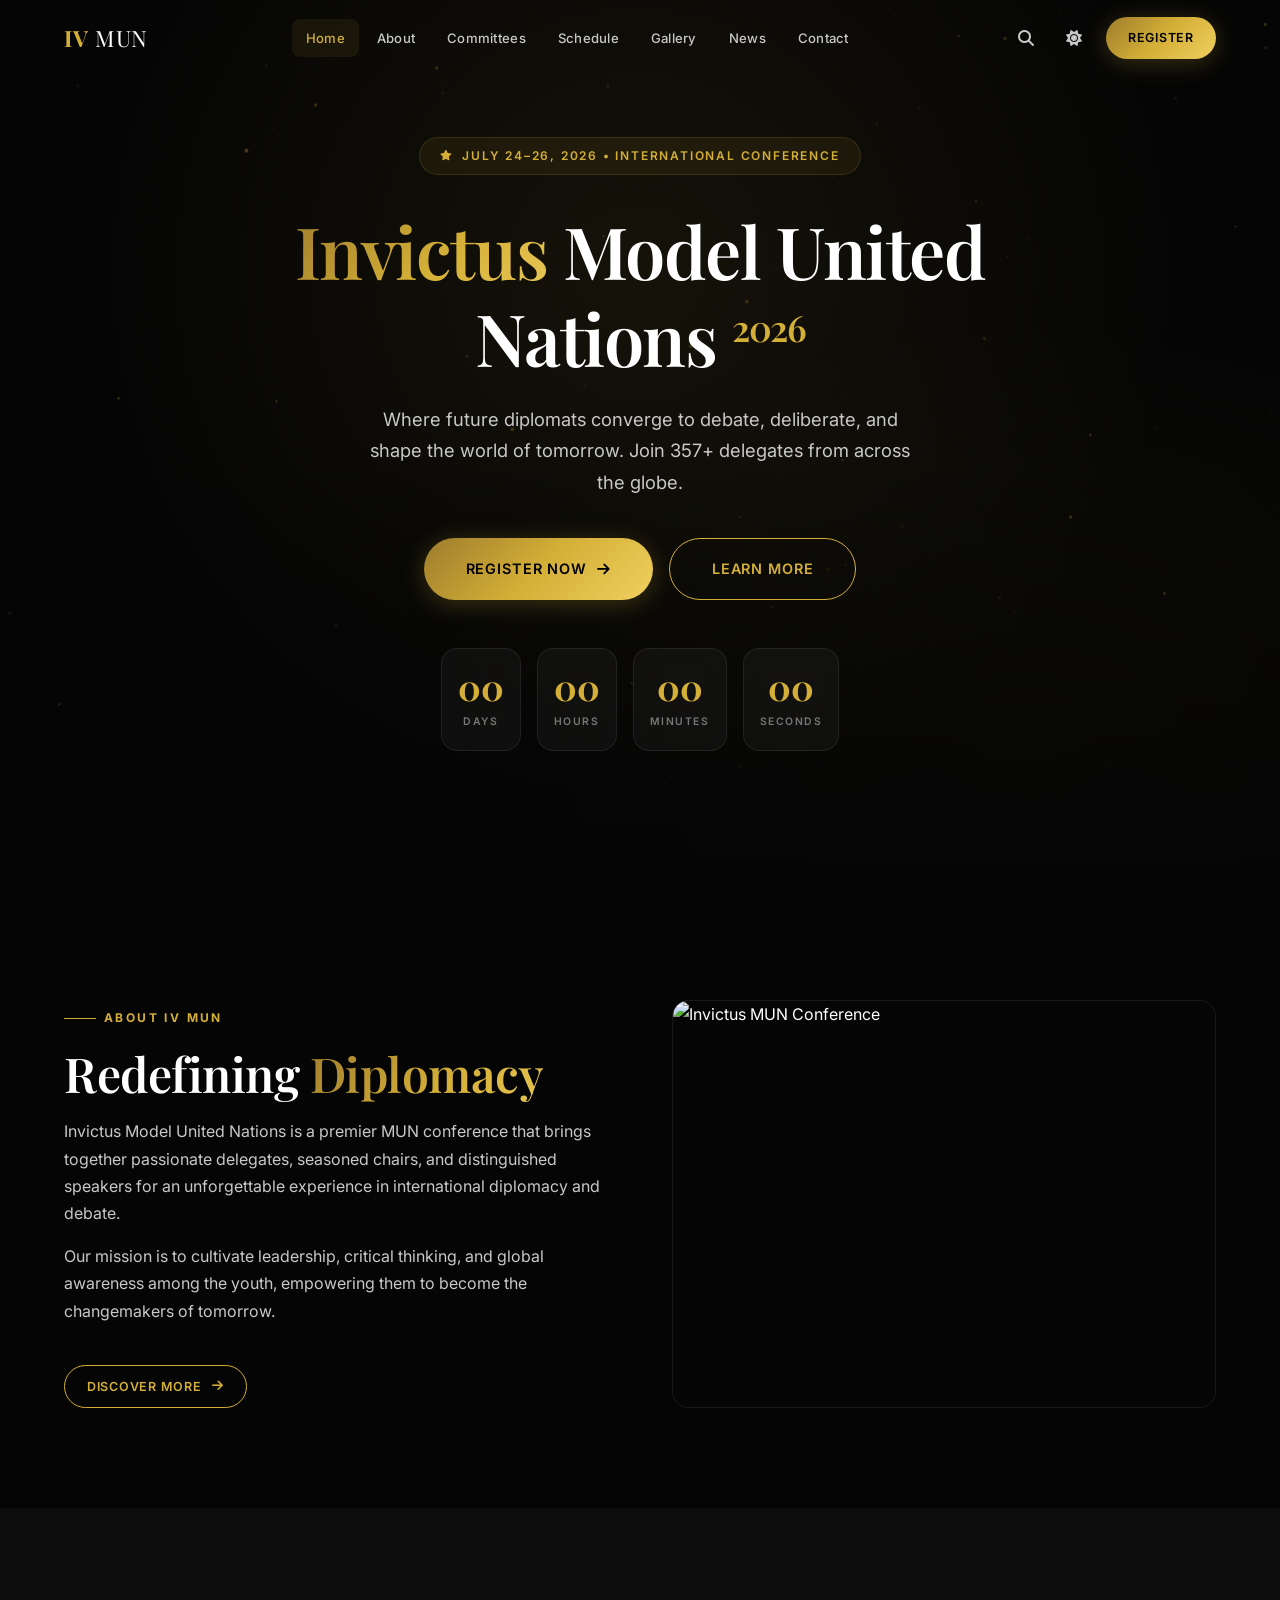
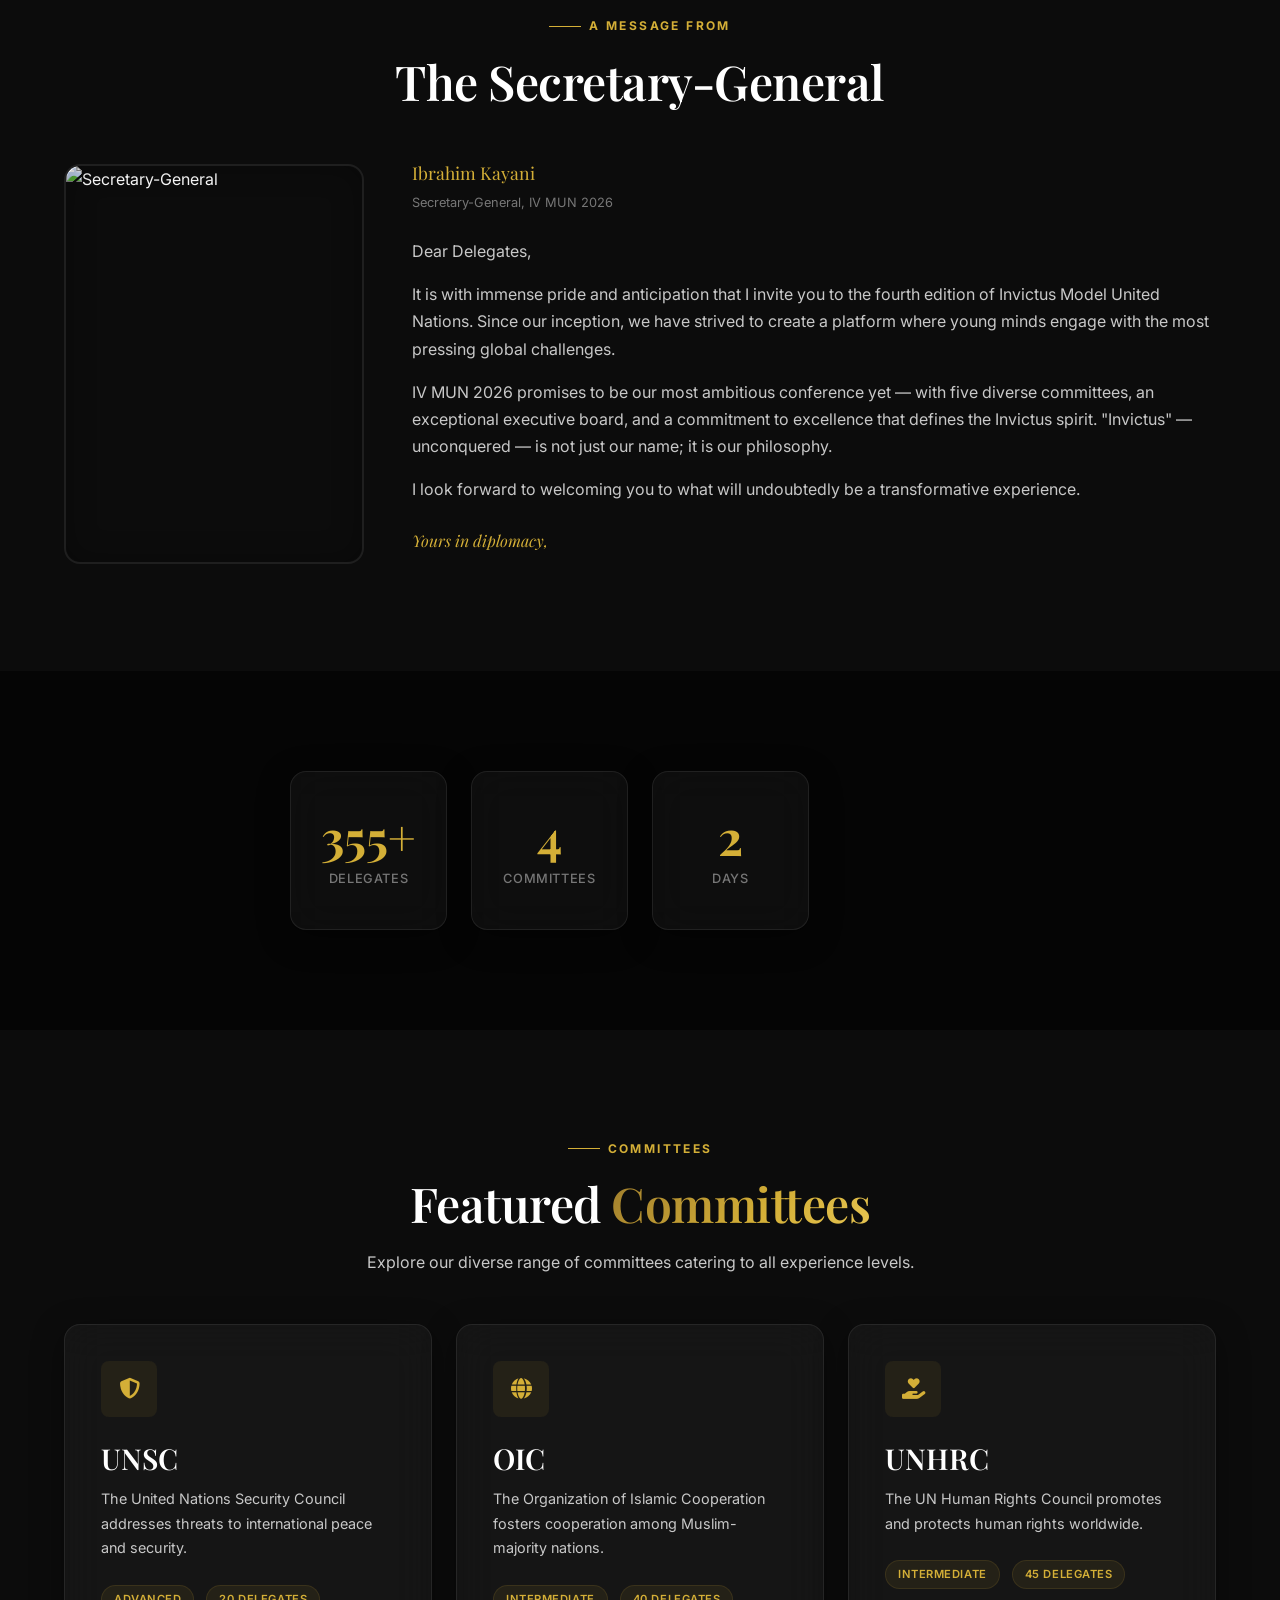
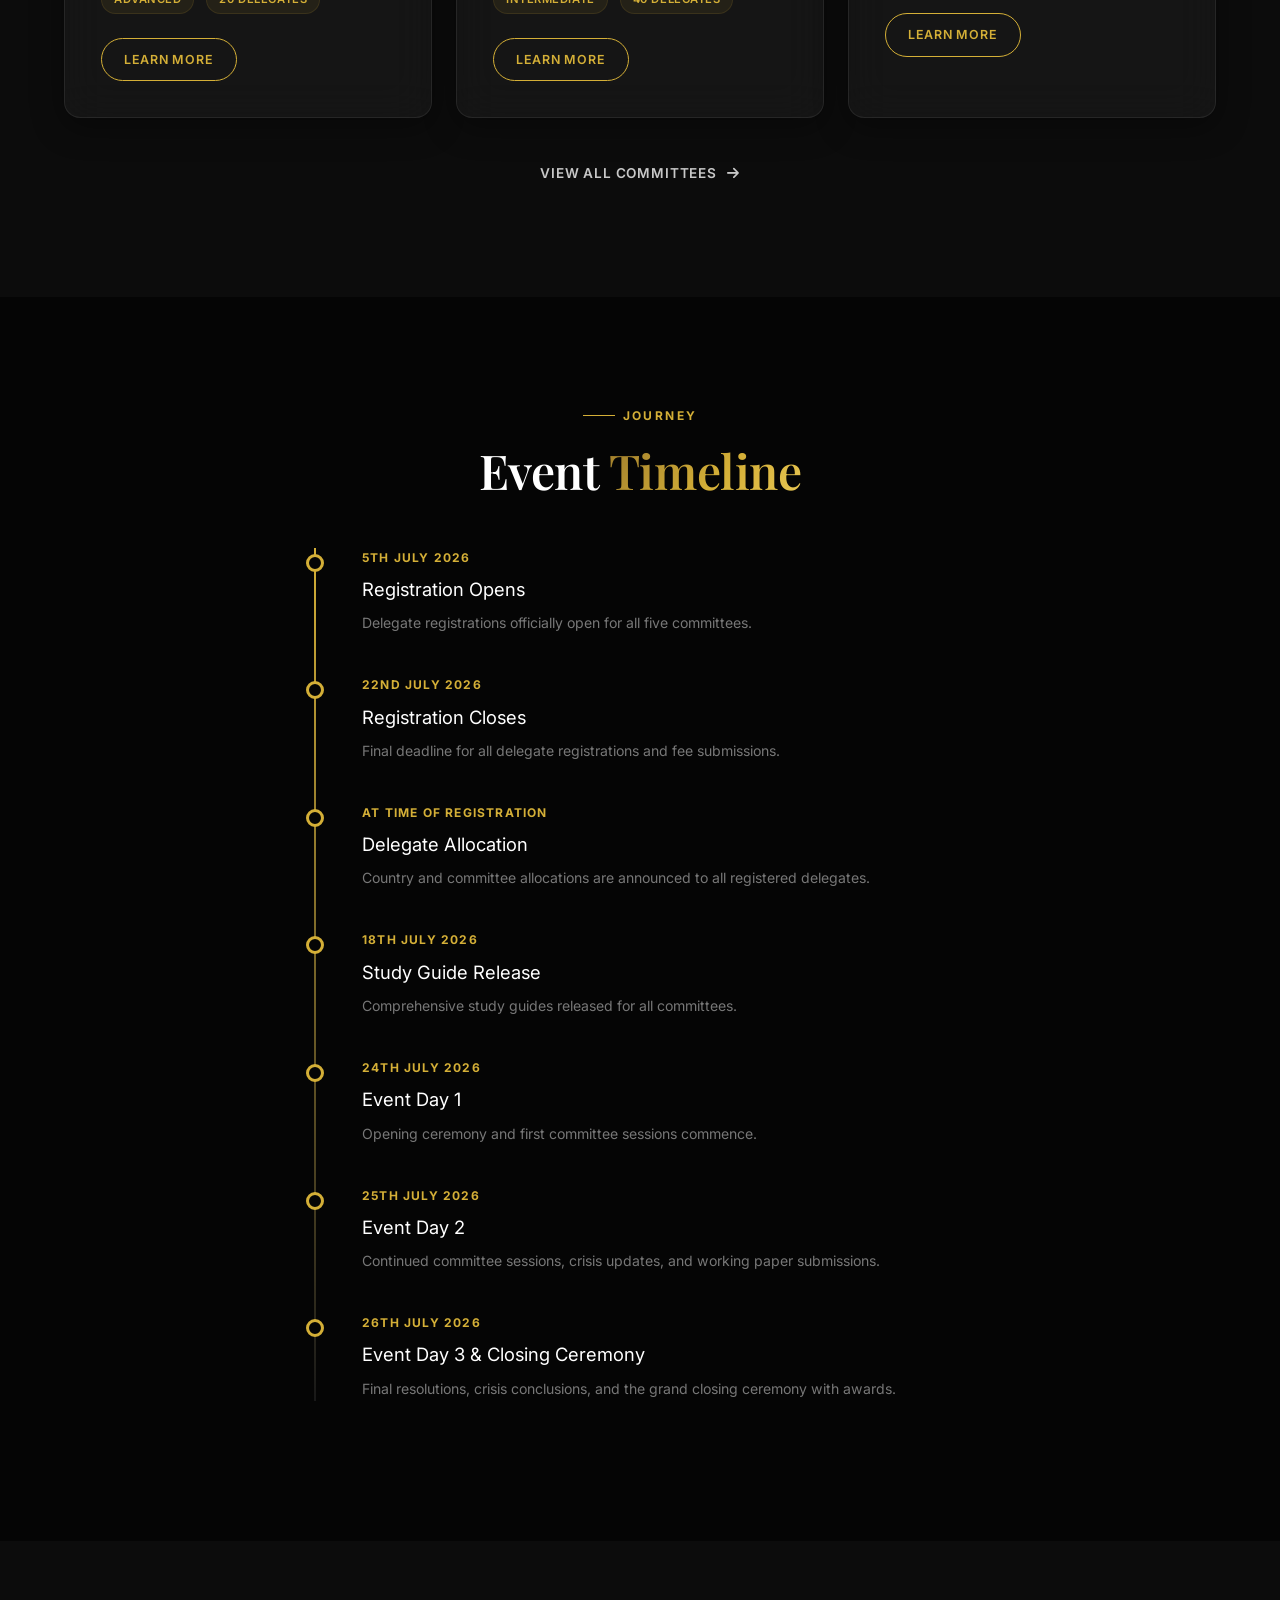
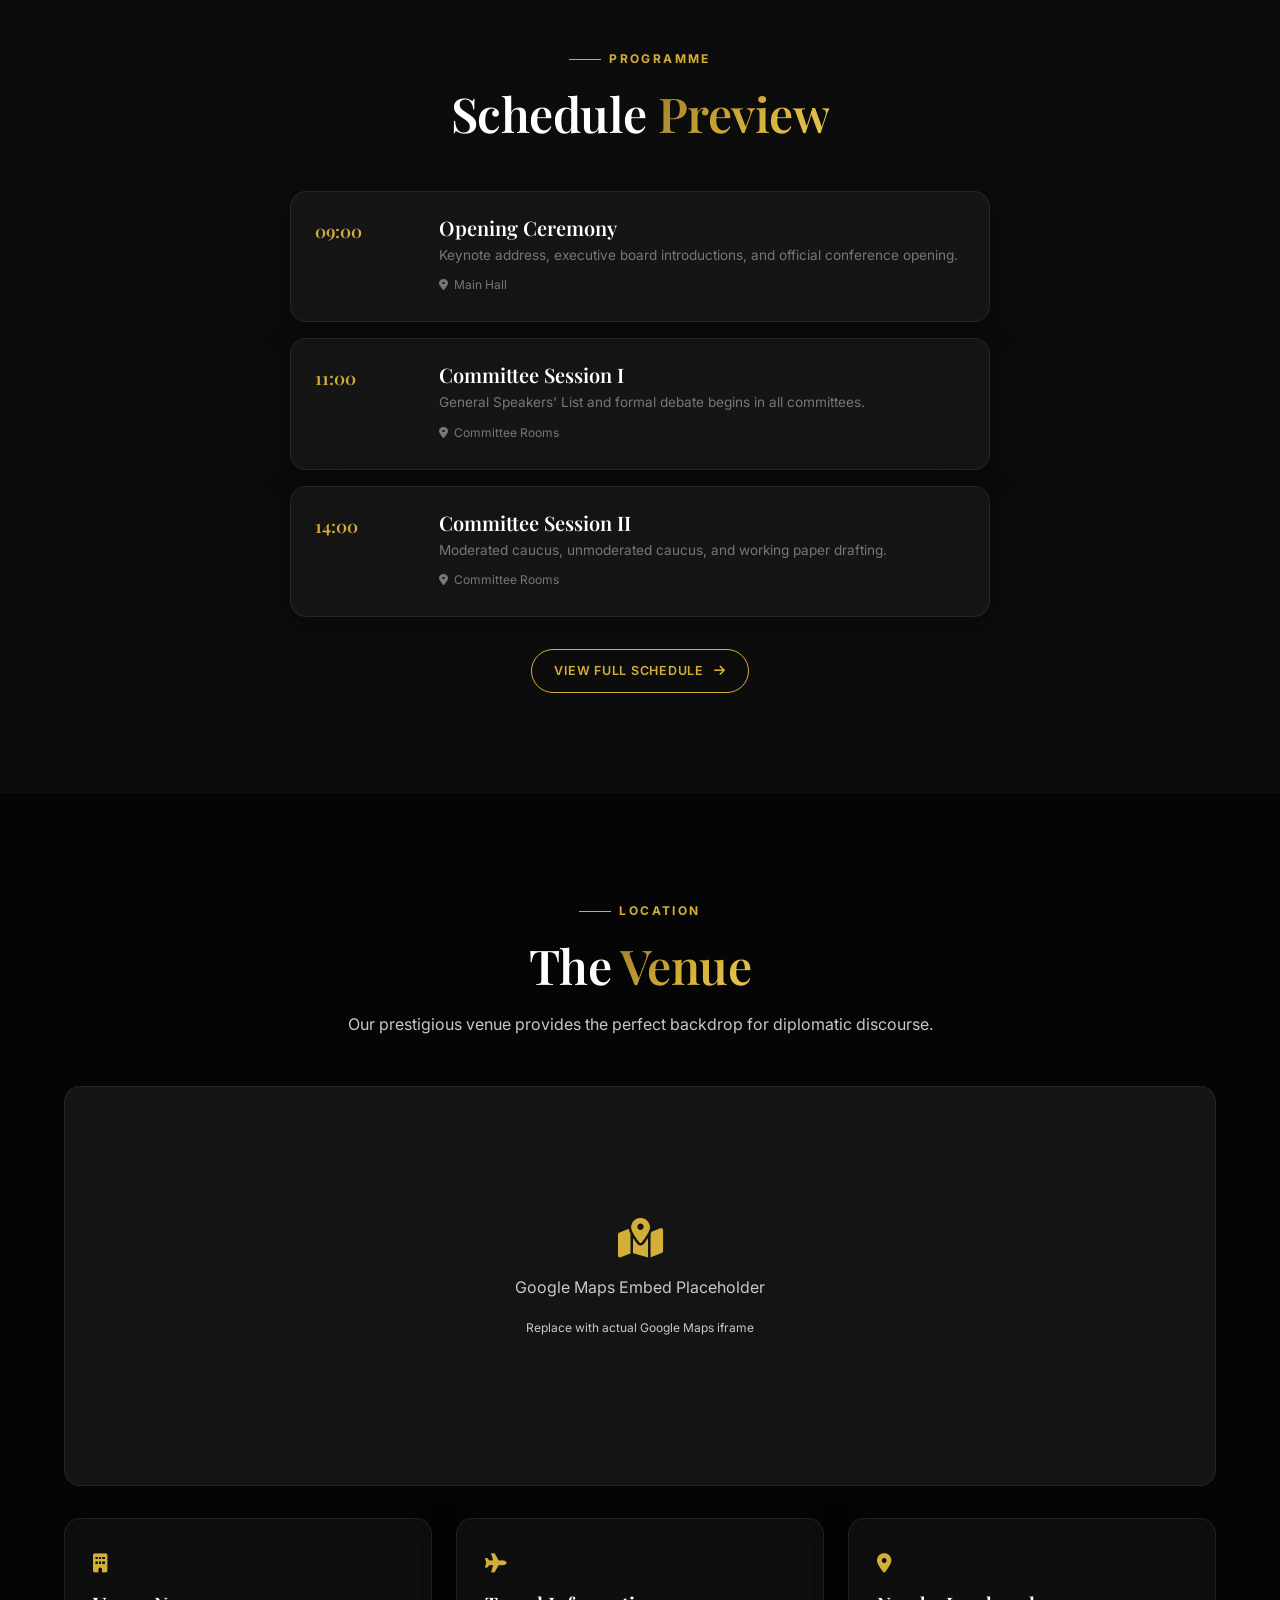
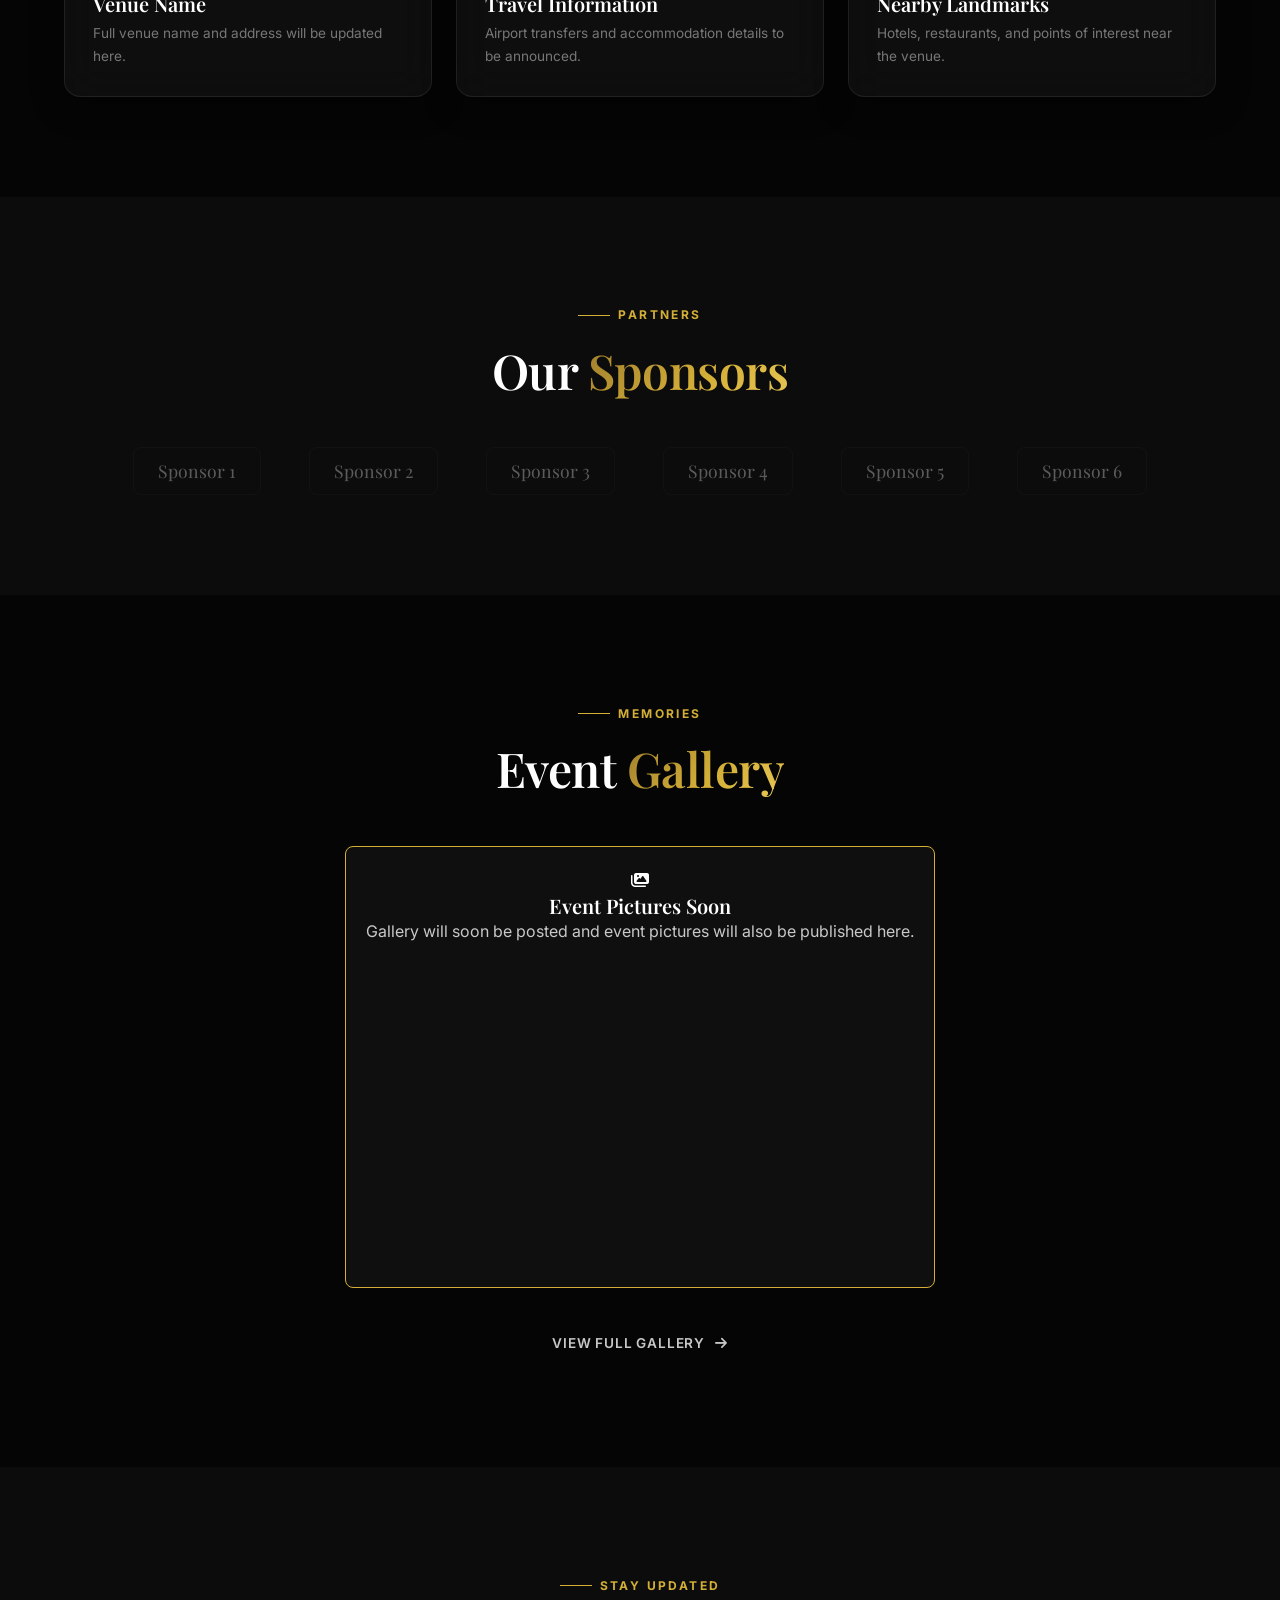
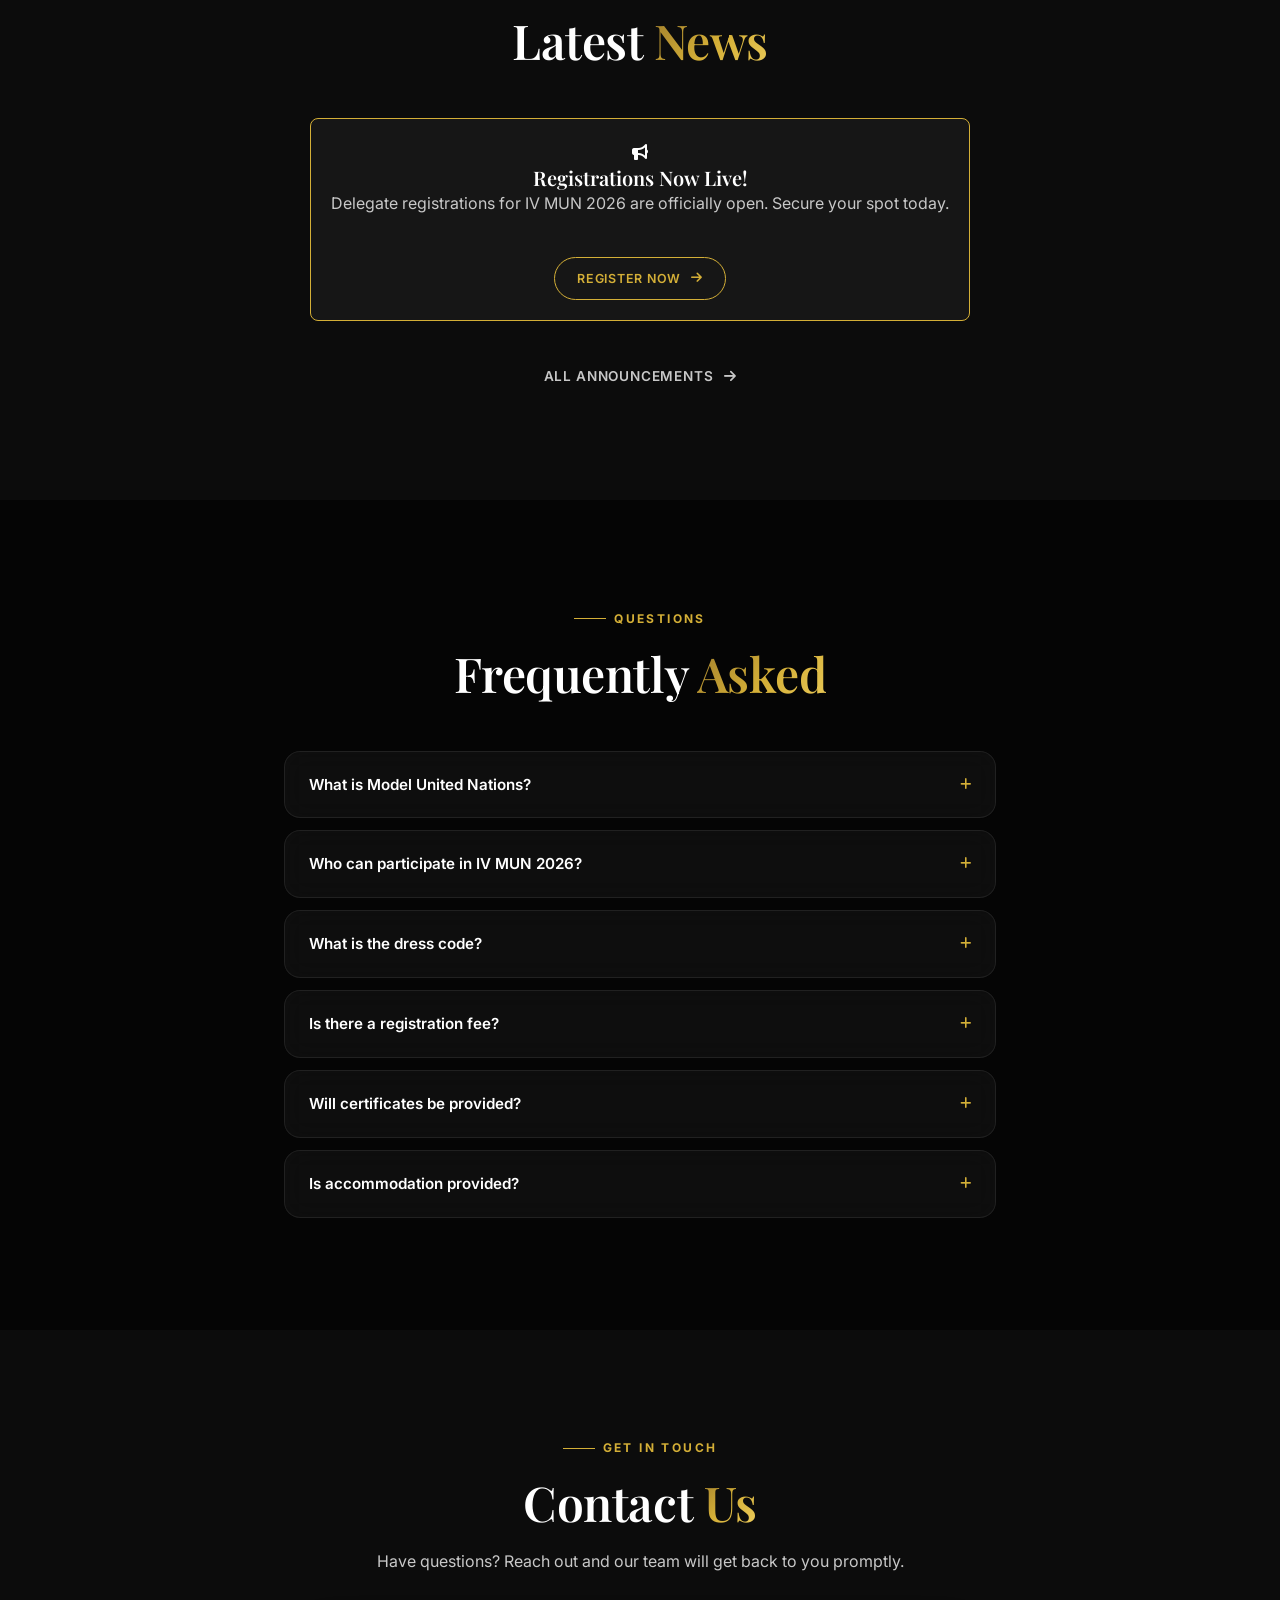
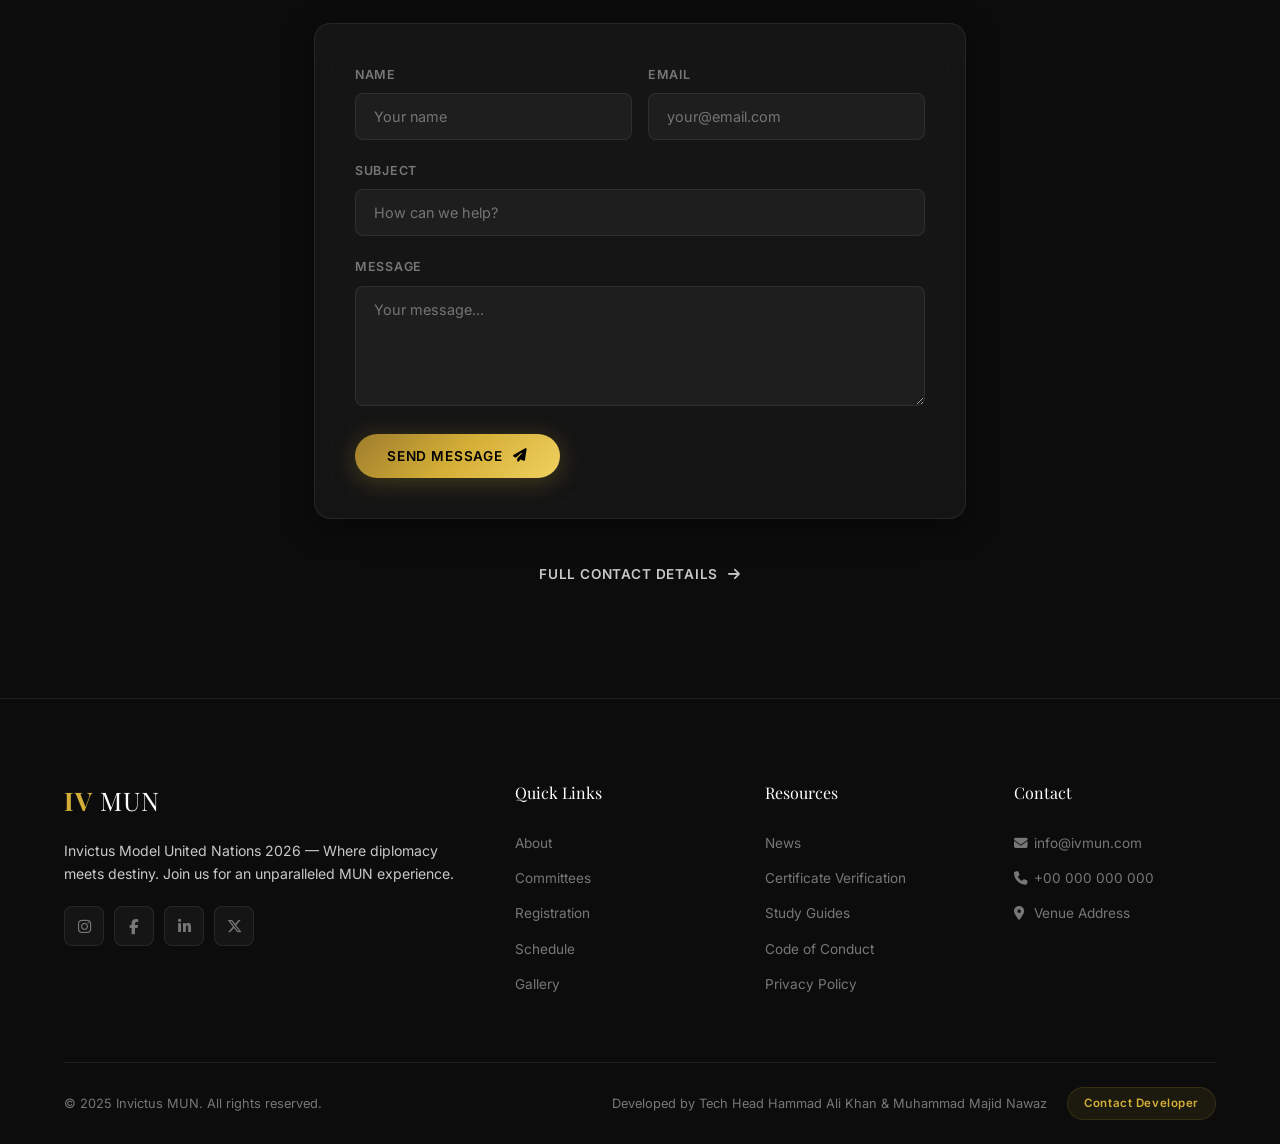
==== index.html @ e798f4ac "Initial commit Created from https://vercel.com/new" ====
<!DOCTYPE html>
<html lang="en" data-theme="dark">
<head>
  <meta charset="UTF-8">
  <meta name="viewport" content="width=device-width, initial-scale=1.0">
  <meta name="description" content="Invictus Model United Nations 2026 — A prestigious international MUN conference fostering diplomacy, debate, and global citizenship.">
  <meta name="keywords" content="MUN, Model United Nations, Invictus MUN, IV MUN 2026, diplomacy, debate">
  <title>Invictus MUN 2026</title>
  <link rel="preconnect" href="https://fonts.googleapis.com">
  <link href="https://fonts.googleapis.com/css2?family=Inter:wght@300;400;500;600;700&family=Playfair+Display:ital,wght@0,400;0,500;0,600;0,700;1,400&display=swap" rel="stylesheet">
  <link rel="stylesheet" href="https://cdnjs.cloudflare.com/ajax/libs/font-awesome/6.5.1/css/all.min.css">
  <link rel="stylesheet" href="style.css">
</head>
<body>

  <!-- Loading Screen -->
  <div class="loader">
    <div class="loader-logo">IV MUN</div>
    <div class="loader-bar"></div>
    <div class="loader-text">Loading Experience</div>
  </div>

  <!-- Scroll Progress -->
  <div class="scroll-progress"></div>

  <!-- Navigation -->
  <nav class="nav">
    <div class="nav-inner">
      <a href="index.html" class="nav-logo">IV <span>MUN</span></a>
      <div class="nav-links">
        <a href="index.html" class="active">Home</a>
        <a href="about.html">About</a>
        <a href="committees.html">Committees</a>
        <a href="schedule.html">Schedule</a>
        <a href="gallery.html">Gallery</a>
        <a href="news.html">News</a>
        <a href="contact.html">Contact</a>
      </div>
      <div class="nav-right">
        <button class="nav-icon-btn" id="searchBtn" aria-label="Search"><i class="fas fa-search"></i></button>
        <button class="nav-icon-btn" id="themeToggle" aria-label="Toggle theme"><i class="fas fa-sun"></i></button>
        <a href="registration.html" class="btn btn-primary btn-sm" style="margin-left:4px;">Register</a>
        <button class="hamburger" aria-label="Menu"><span></span><span></span><span></span></button>
      </div>
    </div>
  </nav>

  <!-- Mobile Nav -->
  <div class="mobile-nav">
    <a href="index.html" class="active">Home</a>
    <a href="about.html">About</a>
    <a href="committees.html">Committees</a>
    <a href="registration.html">Registration</a>
    <a href="schedule.html">Schedule</a>
    <a href="gallery.html">Gallery</a>
    <a href="news.html">News</a>
    <a href="certificate.html">Certificate</a>
    <a href="contact.html">Contact</a>
    <a href="https://hammad-portfolio-website.vercel.app/" target="_blank" rel="noopener">Contact Developer</a>
  </div>

  <!-- Search Modal -->
  <div class="search-modal">
    <div class="search-box">
      <div class="search-input-wrap">
        <i class="fas fa-search"></i>
        <input type="text" placeholder="Search committees, pages, FAQs..." autocomplete="off">
        <kbd style="font-size:0.7rem;color:var(--text-muted);background:var(--glass-bg);border:1px solid var(--glass-border);padding:2px 8px;border-radius:4px;">ESC</kbd>
      </div>
      <div class="search-results">
        <div class="search-hint">Type at least 2 characters to search...</div>
      </div>
    </div>
  </div>

  <!-- ====== HERO ====== -->
  <section class="hero">
    <div class="hero-bg">
      <canvas id="hero-canvas"></canvas>
    </div>
    <div class="hero-content">
      <div class="hero-badge anim"><i class="fas fa-star"></i> July 24–26, 2026 &bull; International Conference</div>
      <h1 class="anim anim-delay-1"><span class="gold-text">Invictus</span> Model United Nations <span style="font-size:0.5em;vertical-align:super;color:var(--gold);">2026</span></h1>
      <p class="hero-sub anim anim-delay-2">Where future diplomats converge to debate, deliberate, and shape the world of tomorrow. Join 357+ delegates from across the globe.</p>
      <div class="hero-actions anim anim-delay-3">
        <a href="registration.html" class="btn btn-primary btn-lg">Register Now <i class="fas fa-arrow-right"></i></a>
        <a href="about.html" class="btn btn-outline btn-lg">Learn More</a>
      </div>
      <div class="countdown anim anim-delay-4">
        <div class="countdown-item">
          <div class="countdown-num" data-countdown="days">00</div>
          <div class="countdown-label">Days</div>
        </div>
        <div class="countdown-item">
          <div class="countdown-num" data-countdown="hours">00</div>
          <div class="countdown-label">Hours</div>
        </div>
        <div class="countdown-item">
          <div class="countdown-num" data-countdown="minutes">00</div>
          <div class="countdown-label">Minutes</div>
        </div>
        <div class="countdown-item">
          <div class="countdown-num" data-countdown="seconds">00</div>
          <div class="countdown-label">Seconds</div>
        </div>
      </div>
    </div>
  </section>

  <!-- ====== ABOUT PREVIEW ====== -->
  <section class="section" id="about-preview">
    <div class="container">
      <div class="grid" style="grid-template-columns:1fr 1fr;gap:64px;align-items:center;">
        <div class="anim-left">
          <div class="section-label">About IV MUN</div>
          <h2 class="section-title">Redefining <span class="gold-text">Diplomacy</span></h2>
          <p>Invictus Model United Nations is a premier MUN conference that brings together passionate delegates, seasoned chairs, and distinguished speakers for an unforgettable experience in international diplomacy and debate.</p>
          <p>Our mission is to cultivate leadership, critical thinking, and global awareness among the youth, empowering them to become the changemakers of tomorrow.</p>
          <a href="about.html" class="btn btn-outline btn-sm mt-3">Discover More <i class="fas fa-arrow-right"></i></a>
        </div>
        <div class="anim-right">
          <div style="border-radius:var(--radius);overflow:hidden;border:1px solid var(--glass-border);aspect-ratio:4/3;">
            <img data-src="https://encrypted-tbn0.gstatic.com/images?q=tbn:ANd9GcSfbXIIcEmu7FLwepR7KmvUWGsVsbAqbxIn3dS51IXM3warirAbT_g4wTY&s=10" alt="Invictus MUN Conference" style="width:100%;height:100%;object-fit:cover;">
          </div>
        </div>
      </div>
    </div>
  </section>

  <!-- ====== SG MESSAGE ====== -->
  <section class="section section-alt" id="sg-message">
    <div class="container">
      <div class="text-center mb-5 anim">
        <div class="section-label" style="justify-content:center;">A Message From</div>
        <h2 class="section-title">The Secretary-General</h2>
      </div>
      <div class="sg-section">
        <div class="anim-left">
          <div class="sg-img">
            <img data-src="https://encrypted-tbn0.gstatic.com/images?q=tbn:ANd9GcRlJr0WJAdCv4DNdeklrK5sUrnJle4kT2AwarP7rBgJn7xkenQN_2st0gk&s=10" alt="Secretary-General">
          </div>
        </div>
        <div class="anim-right">
          <div class="sg-name">Ibrahim Kayani</div>
          <div class="sg-role">Secretary-General, IV MUN 2026</div>
          <p>Dear Delegates,</p>
          <p>It is with immense pride and anticipation that I invite you to the fourth edition of Invictus Model United Nations. Since our inception, we have strived to create a platform where young minds engage with the most pressing global challenges.</p>
          <p>IV MUN 2026 promises to be our most ambitious conference yet — with five diverse committees, an exceptional executive board, and a commitment to excellence that defines the Invictus spirit. "Invictus" — unconquered — is not just our name; it is our philosophy.</p>
          <p>I look forward to welcoming you to what will undoubtedly be a transformative experience.</p>
          <p style="color:var(--gold);font-family:var(--font-heading);font-style:italic;margin-top:1.5rem;">Yours in diplomacy,</p>
        </div>
      </div>
    </div>
  </section>

  <!-- ====== STATS ====== -->
  <section class="section">
    <div class="container">
      <div class="stats-grid" style="justify-content:center;max-width:700px;margin:0 auto;">
        <div class="stat-card glass anim anim-delay-1">
          <div class="stat-num" data-counter="357" data-suffix="+">0</div>
          <div class="stat-label">Delegates</div>
        </div>
        <div class="stat-card glass anim anim-delay-2">
          <div class="stat-num" data-counter="5">0</div>
          <div class="stat-label">Committees</div>
        </div>
        <div class="stat-card glass anim anim-delay-4">
          <div class="stat-num" data-counter="3">0</div>
          <div class="stat-label">Days</div>
        </div>
      </div>
    </div>
  </section>

  <!-- ====== FEATURED COMMITTEES ====== -->
  <section class="section section-alt" id="committees-preview">
    <div class="container">
      <div class="text-center mb-5 anim">
        <div class="section-label" style="justify-content:center;">Committees</div>
        <h2 class="section-title">Featured <span class="gold-text">Committees</span></h2>
        <p class="section-desc mx-auto">Explore our diverse range of committees catering to all experience levels.</p>
      </div>
      <div class="grid grid-3">
        <div class="com-card glass anim anim-delay-1">
          <div class="com-icon"><i class="fas fa-shield-halved"></i></div>
          <h3>UNSC</h3>
          <p>The United Nations Security Council addresses threats to international peace and security.</p>
          <div class="com-meta">
            <span class="com-tag">Advanced</span>
            <span class="com-tag">20 Delegates</span>
          </div>
          <a href="committees.html#unsc" class="btn btn-outline btn-sm">Learn More</a>
        </div>
        <div class="com-card glass anim anim-delay-2">
          <div class="com-icon"><i class="fas fa-globe"></i></div>
          <h3>OIC</h3>
          <p>The Organization of Islamic Cooperation fosters cooperation among Muslim-majority nations.</p>
          <div class="com-meta">
            <span class="com-tag">Intermediate</span>
            <span class="com-tag">40 Delegates</span>
          </div>
          <a href="committees.html#oic" class="btn btn-outline btn-sm">Learn More</a>
        </div>
        <div class="com-card glass anim anim-delay-3">
          <div class="com-icon"><i class="fas fa-hand-holding-heart"></i></div>
          <h3>UNHRC</h3>
          <p>The UN Human Rights Council promotes and protects human rights worldwide.</p>
          <div class="com-meta">
            <span class="com-tag">Intermediate</span>
            <span class="com-tag">45 Delegates</span>
          </div>
          <a href="committees.html#unhrc" class="btn btn-outline btn-sm">Learn More</a>
        </div>
      </div>
      <div class="text-center mt-4 anim">
        <a href="committees.html" class="btn btn-ghost">View All Committees <i class="fas fa-arrow-right"></i></a>
      </div>
    </div>
  </section>

  <!-- ====== TIMELINE ====== -->
  <section class="section" id="timeline">
    <div class="container">
      <div class="text-center mb-5 anim">
        <div class="section-label" style="justify-content:center;">Journey</div>
        <h2 class="section-title">Event <span class="gold-text">Timeline</span></h2>
      </div>
      <div class="timeline">
        <div class="timeline-item anim">
          <div class="timeline-dot"></div>
          <div class="timeline-date">5th July 2026</div>
          <div class="timeline-title">Registration Opens</div>
          <div class="timeline-desc">Delegate registrations officially open for all five committees.</div>
        </div>
        <div class="timeline-item anim">
          <div class="timeline-dot"></div>
          <div class="timeline-date">22nd July 2026</div>
          <div class="timeline-title">Registration Closes</div>
          <div class="timeline-desc">Final deadline for all delegate registrations and fee submissions.</div>
        </div>
        <div class="timeline-item anim">
          <div class="timeline-dot"></div>
          <div class="timeline-date">At Time of Registration</div>
          <div class="timeline-title">Delegate Allocation</div>
          <div class="timeline-desc">Country and committee allocations are announced to all registered delegates.</div>
        </div>
        <div class="timeline-item anim">
          <div class="timeline-dot"></div>
          <div class="timeline-date">18th July 2026</div>
          <div class="timeline-title">Study Guide Release</div>
          <div class="timeline-desc">Comprehensive study guides released for all committees.</div>
        </div>
        <div class="timeline-item anim">
          <div class="timeline-dot"></div>
          <div class="timeline-date">24th July 2026</div>
          <div class="timeline-title">Event Day 1</div>
          <div class="timeline-desc">Opening ceremony and first committee sessions commence.</div>
        </div>
        <div class="timeline-item anim">
          <div class="timeline-dot"></div>
          <div class="timeline-date">25th July 2026</div>
          <div class="timeline-title">Event Day 2</div>
          <div class="timeline-desc">Continued committee sessions, crisis updates, and working paper submissions.</div>
        </div>
        <div class="timeline-item anim">
          <div class="timeline-dot"></div>
          <div class="timeline-date">26th July 2026</div>
          <div class="timeline-title">Event Day 3 & Closing Ceremony</div>
          <div class="timeline-desc">Final resolutions, crisis conclusions, and the grand closing ceremony with awards.</div>
        </div>
      </div>
    </div>
  </section>

  <!-- ====== SCHEDULE PREVIEW ====== -->
  <section class="section section-alt" id="schedule-preview">
    <div class="container">
      <div class="text-center mb-5 anim">
        <div class="section-label" style="justify-content:center;">Programme</div>
        <h2 class="section-title">Schedule <span class="gold-text">Preview</span></h2>
      </div>
      <div style="max-width:700px;margin:0 auto;">
        <div class="schedule-card glass-static anim">
          <div class="schedule-time">09:00</div>
          <div class="schedule-info">
            <h4>Opening Ceremony</h4>
            <p>Keynote address, executive board introductions, and official conference opening.</p>
            <div class="schedule-loc"><i class="fas fa-map-marker-alt"></i> Main Hall</div>
          </div>
        </div>
        <div class="schedule-card glass-static anim">
          <div class="schedule-time">11:00</div>
          <div class="schedule-info">
            <h4>Committee Session I</h4>
            <p>General Speakers' List and formal debate begins in all committees.</p>
            <div class="schedule-loc"><i class="fas fa-map-marker-alt"></i> Committee Rooms</div>
          </div>
        </div>
        <div class="schedule-card glass-static anim">
          <div class="schedule-time">14:00</div>
          <div class="schedule-info">
            <h4>Committee Session II</h4>
            <p>Moderated caucus, unmoderated caucus, and working paper drafting.</p>
            <div class="schedule-loc"><i class="fas fa-map-marker-alt"></i> Committee Rooms</div>
          </div>
        </div>
      </div>
      <div class="text-center mt-4 anim">
        <a href="schedule.html" class="btn btn-outline btn-sm">View Full Schedule <i class="fas fa-arrow-right"></i></a>
      </div>
    </div>
  </section>

  <!-- ====== VENUE ====== -->
  <section class="section" id="venue">
    <div class="container">
      <div class="text-center mb-5 anim">
        <div class="section-label" style="justify-content:center;">Location</div>
        <h2 class="section-title">The <span class="gold-text">Venue</span></h2>
        <p class="section-desc mx-auto">Our prestigious venue provides the perfect backdrop for diplomatic discourse.</p>
      </div>
      <div class="venue-map anim">
        <div class="venue-map-placeholder">
          <i class="fas fa-map-location-dot"></i>
          <p>Google Maps Embed Placeholder</p>
          <p style="font-size:0.75rem;">Replace with actual Google Maps iframe</p>
        </div>
      </div>
      <div class="grid grid-3 mt-4">
        <div class="glass-static anim anim-delay-1" style="padding:28px;">
          <div style="color:var(--gold);font-size:1.2rem;margin-bottom:12px;"><i class="fas fa-building"></i></div>
          <h4 style="margin-bottom:6px;">Venue Name</h4>
          <p style="font-size:0.85rem;color:var(--text-muted);margin-bottom:0;">Full venue name and address will be updated here.</p>
        </div>
        <div class="glass-static anim anim-delay-2" style="padding:28px;">
          <div style="color:var(--gold);font-size:1.2rem;margin-bottom:12px;"><i class="fas fa-plane"></i></div>
          <h4 style="margin-bottom:6px;">Travel Information</h4>
          <p style="font-size:0.85rem;color:var(--text-muted);margin-bottom:0;">Airport transfers and accommodation details to be announced.</p>
        </div>
        <div class="glass-static anim anim-delay-3" style="padding:28px;">
          <div style="color:var(--gold);font-size:1.2rem;margin-bottom:12px;"><i class="fas fa-location-dot"></i></div>
          <h4 style="margin-bottom:6px;">Nearby Landmarks</h4>
          <p style="font-size:0.85rem;color:var(--text-muted);margin-bottom:0;">Hotels, restaurants, and points of interest near the venue.</p>
        </div>
      </div>
    </div>
  </section>

  <!-- ====== SPONSORS ====== -->
  <section class="section section-alt" id="sponsors">
    <div class="container">
      <div class="text-center mb-5 anim">
        <div class="section-label" style="justify-content:center;">Partners</div>
        <h2 class="section-title">Our <span class="gold-text">Sponsors</span></h2>
      </div>
      <div class="sponsors-track anim">
        <div class="sponsor-logo">Sponsor 1</div>
        <div class="sponsor-logo">Sponsor 2</div>
        <div class="sponsor-logo">Sponsor 3</div>
        <div class="sponsor-logo">Sponsor 4</div>
        <div class="sponsor-logo">Sponsor 5</div>
        <div class="sponsor-logo">Sponsor 6</div>
      </div>
    </div>
  </section>

  <!-- ====== GALLERY PREVIEW ====== -->
  <section class="section" id="gallery-preview">
    <div class="container">
      <div class="text-center mb-5 anim">
        <div class="section-label" style="justify-content:center;">Memories</div>
        <h2 class="section-title">Event <span class="gold-text">Gallery</span></h2>
      </div>
      <div class="gallery-grid" style="display:flex;justify-content:center;">
        <!-- Gallery listings commented out as per request -->
        <!--
        <div class="gallery-item anim anim-delay-1">
          <img data-src="https://picsum.photos/seed/ivmun-g1/600/450.jpg" alt="Gallery Image 1">
          <div class="gallery-overlay"><span>Opening Ceremony</span></div>
        </div>
        <div class="gallery-item anim anim-delay-2">
          <img data-src="https://picsum.photos/seed/ivmun-g2/600/450.jpg" alt="Gallery Image 2">
          <div class="gallery-overlay"><span>Committee Session</span></div>
        </div>
        <div class="gallery-item anim anim-delay-3">
          <img data-src="https://picsum.photos/seed/ivmun-g3/600/450.jpg" alt="Gallery Image 3">
          <div class="gallery-overlay"><span>Awards Night</span></div>
        </div>
        -->
        <!-- Three highlighted placeholders -->
        <!-- <div class="gallery-item highlighted anim anim-delay-1" style="background:var(--glass-bg);border:1px solid var(--gold);border-radius:8px;padding:20px;text-align:center;">
          <i class="fas fa-image"></i>
          <h4>Gallery Coming Soon</h4>
          <p>Gallery will soon be posted and event pictures will also be published here.</p>
        </div> -->
        <div class="gallery-item highlighted anim anim-delay-2" style="background:var(--glass-bg);border:1px solid var(--gold);border-radius:8px;padding:20px;text-align:center;">
          <i class="fas fa-images"></i>
          <h4>Event Pictures Soon</h4>
          <p>Gallery will soon be posted and event pictures will also be published here.</p>
        </div>
        <!-- <div class="gallery-item highlighted anim anim-delay-3" style="background:var(--glass-bg);border:1px solid var(--gold);border-radius:8px;padding:20px;text-align:center;">
          <i class="fas fa-camera"></i>
          <h4>Gallery Updates</h4>
          <p>Gallery will soon be posted and event pictures will also be published here.</p>
        </div> -->
      </div>
      <div class="text-center mt-4 anim">
        <a href="gallery.html" class="btn btn-ghost">View Full Gallery <i class="fas fa-arrow-right"></i></a>
      </div>
    </div>
  </section>

  <!-- ====== NEWS PREVIEW ====== -->
  <section class="section section-alt" id="news-preview">
    <div class="container">
      <div class="text-center mb-5 anim">
        <div class="section-label" style="justify-content:center;">Stay Updated</div>
        <h2 class="section-title">Latest <span class="gold-text">News</span></h2>
      </div>
      <div class="grid grid-3" style="display:flex;justify-content:center;">
        <!-- News listings commented out as per request -->
        <!--
        <div class="news-card glass anim anim-delay-1">
          <img class="news-card-img" data-src="https://picsum.photos/seed/ivmun-n1/600/400.jpg" alt="News 1">
          <div class="news-card-body">
            <div class="news-card-date">December 10, 2025</div>
            <h4 class="news-card-title">Registration Now Open for IV MUN 2026</h4>
            <p class="news-card-excerpt">We are thrilled to announce that delegate registrations for all five committees are now open.</p>
            <a href="news.html" class="news-card-link">Read More <i class="fas fa-arrow-right"></i></a>
          </div>
        </div>
        <div class="news-card glass anim anim-delay-2">
          <img class="news-card-img" data-src="https://picsum.photos/seed/ivmun-n2/600/400.jpg" alt="News 2">
          <div class="news-card-body">
            <div class="news-card-date">November 28, 2025</div>
            <h4 class="news-card-title">Executive Board Applications Closed</h4>
            <p class="news-card-excerpt">Thank you to all who applied. Our EB selection process is now underway.</p>
            <a href="news.html" class="news-card-link">Read More <i class="fas fa-arrow-right"></i></a>
          </div>
        </div>
        <div class="news-card glass anim anim-delay-3">
          <img class="news-card-img" data-src="https://picsum.photos/seed/ivmun-n3/600/400.jpg" alt="News 3">
          <div class="news-card-body">
            <div class="news-card-date">November 15, 2025</div>
            <h4 class="news-card-title">Committee Agendas Revealed</h4>
            <p class="news-card-excerpt">Explore the exciting agendas for each of our five committees at IV MUN 2026.</p>
            <a href="news.html" class="news-card-link">Read More <i class="fas fa-arrow-right"></i></a>
          </div>
        </div>
        -->
        <div class="news-card highlighted anim anim-delay-2" style="background:var(--glass-bg);border:1px solid var(--gold);border-radius:8px;padding:20px;text-align:center;">
          <i class="fas fa-bullhorn"></i>
          <h4>Registrations Now Live!</h4>
          <p>Delegate registrations for IV MUN 2026 are officially open. Secure your spot today.</p>
          <a href="registration.html" class="btn btn-outline btn-sm mt-3">Register Now <i class="fas fa-arrow-right"></i></a>
        </div>
      </div>
      <div class="text-center mt-4 anim">
        <a href="news.html" class="btn btn-ghost">All Announcements <i class="fas fa-arrow-right"></i></a>
      </div>
    </div>
  </section>

  <!-- ====== FAQs ====== -->
  <section class="section" id="faq">
    <div class="container" style="max-width:760px;">
      <div class="text-center mb-5 anim">
        <div class="section-label" style="justify-content:center;">Questions</div>
        <h2 class="section-title">Frequently <span class="gold-text">Asked</span></h2>
      </div>
      <div class="anim">
        <div class="faq-item">
          <div class="faq-q">What is Model United Nations?<span class="faq-icon"><i class="fas fa-plus"></i></span></div>
          <div class="faq-a"><div class="faq-a-inner">Model United Nations is an educational simulation where students role-play as delegates to the UN and simulate UN committees. Participants develop critical thinking, public speaking, and diplomatic skills while discussing global issues.</div></div>
        </div>
        <div class="faq-item">
          <div class="faq-q">Who can participate in IV MUN 2026?<span class="faq-icon"><i class="fas fa-plus"></i></span></div>
          <div class="faq-a"><div class="faq-a-inner">IV MUN 2026 is open to university and high school students (with prior MUN experience for advanced committees). Whether you're a first-time delegate or a seasoned MUNer, we have a committee for you.</div></div>
        </div>
        <div class="faq-item">
          <div class="faq-q">What is the dress code?<span class="faq-icon"><i class="fas fa-plus"></i></span></div>
          <div class="faq-a"><div class="faq-a-inner">Formal Western or national dress is required. For gentlemen, a suit and tie. For ladies, formal business attire. National dress representing your assigned country is also encouraged and welcomed.</div></div>
        </div>
        <div class="faq-item">
          <div class="faq-q">Is there a registration fee?<span class="faq-icon"><i class="fas fa-plus"></i></span></div>
          <div class="faq-a"><div class="faq-a-inner">Yes, there is a nominal registration fee that covers conference materials, meals, social events, and certificates. Details regarding the fee structure and payment methods will be shared upon registration.</div></div>
        </div>
        <div class="faq-item">
          <div class="faq-q">Will certificates be provided?<span class="faq-icon"><i class="fas fa-plus"></i></span></div>
          <div class="faq-a"><div class="faq-a-inner">Yes, all participants receive verified certificates of participation. Outstanding delegates receive recognition awards. Certificates can be verified online through our Certificate Verification portal.</div></div>
        </div>
        <div class="faq-item">
          <div class="faq-q">Is accommodation provided?<span class="faq-icon"><i class="fas fa-plus"></i></span></div>
          <div class="faq-a"><div class="faq-a-inner">While accommodation is not included in the registration fee, we have partnered with nearby hotels to offer discounted rates for out-of-city delegates. Details will be shared after registration.</div></div>
        </div>
      </div>
    </div>
  </section>

  <!-- ====== CONTACT PREVIEW ====== -->
  <section class="section section-alt" id="contact-preview">
    <div class="container" style="max-width:700px;">
      <div class="text-center mb-5 anim">
        <div class="section-label" style="justify-content:center;">Get in Touch</div>
        <h2 class="section-title">Contact <span class="gold-text">Us</span></h2>
        <p class="section-desc mx-auto">Have questions? Reach out and our team will get back to you promptly.</p>
      </div>
      <div class="glass-static anim" style="padding:40px;">
        <div class="grid grid-2" style="gap:16px;">
          <div class="form-group">
            <label class="form-label">Name</label>
            <input type="text" class="form-input" id="contactName" placeholder="Your name">
          </div>
          <div class="form-group">
            <label class="form-label">Email</label>
            <input type="email" class="form-input" id="contactEmail" placeholder="your@email.com">
          </div>
        </div>
        <div class="form-group">
          <label class="form-label">Subject</label>
          <input type="text" class="form-input" id="contactSubject" placeholder="How can we help?">
        </div>
        <div class="form-group">
          <label class="form-label">Message</label>
          <textarea class="form-textarea" id="contactMessage" placeholder="Your message..." rows="4"></textarea>
        </div>
        <button class="btn btn-primary" type="button" id="whatsappSubmitBtn">Send Message <i class="fas fa-paper-plane"></i></button>
      </div>
      <script>
        // TODO: replace with your actual WhatsApp number, country code first, no + or spaces (e.g. "923001234567" for Pakistan)
        const WHATSAPP_NUMBER = "923714744050";

        document.getElementById('whatsappSubmitBtn').addEventListener('click', function () {
          const name = document.getElementById('contactName').value.trim();
          const email = document.getElementById('contactEmail').value.trim();
          const subject = document.getElementById('contactSubject').value.trim();
          const message = document.getElementById('contactMessage').value.trim();

          if (!name || !message) {
            alert('Please fill in at least your name and message.');
            return;
          }

          const text =
            `New IV MUN Contact Form Submission%0A` +
            `Name: ${encodeURIComponent(name)}%0A` +
            `Email: ${encodeURIComponent(email)}%0A` +
            `Subject: ${encodeURIComponent(subject)}%0A` +
            `Message: ${encodeURIComponent(message)}`;

          window.open(`https://wa.me/${WHATSAPP_NUMBER}?text=${text}`, '_blank');
        });
      </script>
      <div class="text-center mt-4 anim">
        <a href="contact.html" class="btn btn-ghost">Full Contact Details <i class="fas fa-arrow-right"></i></a>
      </div>
    </div>
  </section>

  <!-- Back to Top -->
  <button class="back-top" aria-label="Back to top"><i class="fas fa-chevron-up"></i></button>

  <!-- Lightbox -->
  <div class="lightbox">
    <button class="lightbox-close" aria-label="Close"><i class="fas fa-times"></i></button>
    <button class="lightbox-nav lightbox-prev" aria-label="Previous"><i class="fas fa-chevron-left"></i></button>
    <img src="" alt="Gallery Image">
    <button class="lightbox-nav lightbox-next" aria-label="Next"><i class="fas fa-chevron-right"></i></button>
  </div>

  <!-- Footer -->
  <footer class="footer">
    <div class="container">
      <div class="footer-grid">
        <div class="footer-brand">
          <a href="index.html" class="nav-logo" style="font-size:1.6rem;">IV <span>MUN</span></a>
          <p>Invictus Model United Nations 2026 — Where diplomacy meets destiny. Join us for an unparalleled MUN experience.</p>
          <div class="footer-social">
            <a href="#" aria-label="Instagram"><i class="fab fa-instagram"></i></a>
            <a href="#" aria-label="Facebook"><i class="fab fa-facebook-f"></i></a>
            <a href="#" aria-label="LinkedIn"><i class="fab fa-linkedin-in"></i></a>
            <a href="#" aria-label="Twitter"><i class="fab fa-x-twitter"></i></a>
          </div>
        </div>
        <div>
          <div class="footer-title">Quick Links</div>
          <div class="footer-links">
            <a href="about.html">About</a>
            <a href="committees.html">Committees</a>
            <a href="registration.html">Registration</a>
            <a href="schedule.html">Schedule</a>
            <a href="gallery.html">Gallery</a>
          </div>
        </div>
        <div>
          <div class="footer-title">Resources</div>
          <div class="footer-links">
            <a href="news.html">News</a>
            <a href="certificate.html">Certificate Verification</a>
            <a href="#">Study Guides</a>
            <a href="#">Code of Conduct</a>
            <a href="#">Privacy Policy</a>
          </div>
        </div>
        <div>
          <div class="footer-title">Contact</div>
          <div class="footer-links">
            <a href="mailto:info@ivmun.com"><i class="fas fa-envelope" style="width:16px;"></i> info@ivmun.com</a>
            <a href="tel:+0000000000"><i class="fas fa-phone" style="width:16px;"></i> +00 000 000 000</a>
            <a href="contact.html"><i class="fas fa-map-marker-alt" style="width:16px;"></i> Venue Address</a>
          </div>
        </div>
      </div>
      <div class="footer-bottom">
        <div class="footer-copy">&copy; 2025 Invictus MUN. All rights reserved.</div>
        <div class="footer-dev">
          Developed by Tech Head Hammad Ali Khan & Muhammad Majid Nawaz &nbsp;
          <a href="https://hammad-portfolio-website.vercel.app/ " target="_blank" rel="noopener">Contact Developer</a>
        </div>
      </div>
    </div>
  </footer>

  <script src="js/main.js"></script>
</body>
</html>
---- style.css ----
/* ============================================
   INVICTUS MUN 2026 — Master Stylesheet
   Black & Gold Luxury Theme with Glassmorphism
   ============================================ */

/* ---------- Design Tokens ---------- */
:root {
  --gold: #D4AF37;
  --gold-light: #F0D060;
  --gold-dark: #9E7C2C;
  --gold-glow: rgba(212,175,55,0.25);
  --gold-subtle: rgba(212,175,55,0.08);
  --bg-primary: #050505;
  --bg-secondary: #0C0C0C;
  --bg-card: #141414;
  --bg-elevated: #1A1A1A;
  --text-primary: #FFFFFF;
  --text-secondary: #C8C8C8;
  --text-muted: #777777;
  --border-color: rgba(255,255,255,0.08);
  --glass-bg: rgba(255,255,255,0.04);
  --glass-border: rgba(255,255,255,0.08);
  --glass-shadow: rgba(0,0,0,0.4);
  --font-heading: 'Playfair Display', Georgia, serif;
  --font-body: 'Inter', -apple-system, sans-serif;
  --ease: cubic-bezier(0.4, 0, 0.2, 1);
  --ease-out: cubic-bezier(0.0, 0, 0.2, 1);
  --ease-bounce: cubic-bezier(0.34, 1.56, 0.64, 1);
  --radius-sm: 8px;
  --radius: 16px;
  --radius-lg: 24px;
  --radius-xl: 32px;
  --nav-h: 76px;
  --container: 1200px;
  --transition: 0.35s var(--ease);
}

/* Light Mode */
[data-theme="light"] {
  --bg-primary: #FAF9F6;
  --bg-secondary: #F2F0EA;
  --bg-card: #FFFFFF;
  --bg-elevated: #FFFFFF;
  --text-primary: #1A1A1A;
  --text-secondary: #444444;
  --text-muted: #888888;
  --border-color: rgba(0,0,0,0.08);
  --glass-bg: rgba(0,0,0,0.02);
  --glass-border: rgba(0,0,0,0.06);
  --glass-shadow: rgba(0,0,0,0.08);
}

/* ---------- Reset & Base ---------- */
*, *::before, *::after { margin:0; padding:0; box-sizing:border-box; }
html { scroll-behavior: smooth; font-size: 16px; -webkit-font-smoothing: antialiased; }
body {
  font-family: var(--font-body);
  background: var(--bg-primary);
  color: var(--text-primary);
  line-height: 1.7;
  overflow-x: hidden;
  transition: background var(--transition), color var(--transition);
}
a { color: var(--gold); text-decoration: none; transition: color var(--transition); }
a:hover { color: var(--gold-light); }
img { max-width: 100%; height: auto; display: block; }
ul, ol { list-style: none; }
button, input, textarea, select {
  font-family: inherit; font-size: inherit; border: none; outline: none;
  background: none; color: inherit;
}
button { cursor: pointer; }

::selection {
  background: var(--gold); color: #000;
}
::-webkit-scrollbar { width: 8px; }
::-webkit-scrollbar-track { background: var(--bg-secondary); }
::-webkit-scrollbar-thumb { background: var(--gold-dark); border-radius: 4px; }
::-webkit-scrollbar-thumb:hover { background: var(--gold); }

/* ---------- Typography ---------- */
h1, h2, h3, h4, h5, h6 {
  font-family: var(--font-heading);
  font-weight: 600;
  line-height: 1.2;
  color: var(--text-primary);
}
h1 { font-size: clamp(2.5rem, 6vw, 4.5rem); letter-spacing: -0.02em; }
h2 { font-size: clamp(2rem, 4vw, 3rem); letter-spacing: -0.01em; }
h3 { font-size: clamp(1.4rem, 2.5vw, 1.8rem); }
h4 { font-size: 1.25rem; }
p { color: var(--text-secondary); margin-bottom: 1rem; }

.gold-text {
  background: linear-gradient(135deg, var(--gold-dark), var(--gold), var(--gold-light), var(--gold));
  background-size: 200% auto;
  -webkit-background-clip: text;
  -webkit-text-fill-color: transparent;
  background-clip: text;
  animation: shimmer 4s ease-in-out infinite;
}

@keyframes shimmer {
  0%, 100% { background-position: 0% center; }
  50% { background-position: 200% center; }
}

.section-label {
  display: inline-flex; align-items: center; gap: 8px;
  font-family: var(--font-body);
  font-size: 0.75rem; font-weight: 700;
  letter-spacing: 0.2em; text-transform: uppercase;
  color: var(--gold); margin-bottom: 1rem;
}
.section-label::before {
  content: ''; display: block;
  width: 32px; height: 1px; background: var(--gold);
}
.section-title { margin-bottom: 1rem; }
.section-desc { max-width: 600px; margin-bottom: 3rem; }

/* ---------- Layout ---------- */
.container {
  width: 100%; max-width: var(--container);
  margin: 0 auto; padding: 0 24px;
}
.section { padding: 100px 0; position: relative; }
.section-alt { background: var(--bg-secondary); }

.grid { display: grid; gap: 24px; }
.grid-2 { grid-template-columns: repeat(2, 1fr); }
.grid-3 { grid-template-columns: repeat(3, 1fr); }
.grid-4 { grid-template-columns: repeat(4, 1fr); }
.flex { display: flex; }
.flex-center { display: flex; align-items: center; justify-content: center; }
.flex-between { display: flex; align-items: center; justify-content: space-between; }
.text-center { text-align: center; }
.mx-auto { margin-left: auto; margin-right: auto; }

/* ---------- Loading Screen ---------- */
.loader {
  position: fixed; inset: 0; z-index: 10000;
  background: #050505;
  display: flex; flex-direction: column;
  align-items: center; justify-content: center;
  transition: opacity 0.6s var(--ease), visibility 0.6s;
}
.loader.hidden { opacity: 0; visibility: hidden; pointer-events: none; }
.loader-logo {
  font-family: var(--font-heading);
  font-size: 2.5rem; font-weight: 700;
  color: var(--gold); margin-bottom: 2rem;
  letter-spacing: 0.05em;
}
.loader-bar {
  width: 200px; height: 2px;
  background: rgba(212,175,55,0.15);
  border-radius: 2px; overflow: hidden;
  position: relative;
}
.loader-bar::after {
  content: ''; position: absolute;
  left: 0; top: 0; height: 100%;
  width: 0; background: var(--gold);
  border-radius: 2px;
  animation: loadBar 1.8s var(--ease) forwards;
}
@keyframes loadBar {
  0% { width: 0; }
  60% { width: 80%; }
  100% { width: 100%; }
}
.loader-text {
  margin-top: 1rem; font-size: 0.7rem;
  letter-spacing: 0.3em; text-transform: uppercase;
  color: var(--text-muted);
}

/* ---------- Scroll Progress ---------- */
.scroll-progress {
  position: fixed; top: 0; left: 0;
  height: 3px; width: 0;
  background: linear-gradient(90deg, var(--gold-dark), var(--gold), var(--gold-light));
  z-index: 9999; transition: width 0.1s linear;
}

/* ---------- Navigation ---------- */
.nav {
  position: fixed; top: 0; left: 0; width: 100%;
  height: var(--nav-h); z-index: 1000;
  transition: all var(--transition);
  display: flex; align-items: center;
}
.nav.scrolled {
  background: rgba(5,5,5,0.85);
  backdrop-filter: blur(24px);
  -webkit-backdrop-filter: blur(24px);
  border-bottom: 1px solid var(--glass-border);
  box-shadow: 0 4px 30px rgba(0,0,0,0.3);
}
[data-theme="light"] .nav.scrolled {
  background: rgba(250,249,246,0.85);
}
.nav-inner {
  display: flex; align-items: center; justify-content: space-between;
  width: 100%; max-width: var(--container);
  margin: 0 auto; padding: 0 24px;
}
.nav-logo {
  font-family: var(--font-heading);
  font-size: 1.4rem; font-weight: 700;
  color: var(--gold); letter-spacing: 0.04em;
  white-space: nowrap;
}
.nav-logo span { color: var(--text-primary); font-weight: 400; }
.nav-links {
  display: flex; align-items: center; gap: 4px;
}
.nav-links a {
  position: relative; padding: 8px 14px;
  font-size: 0.82rem; font-weight: 500;
  color: var(--text-secondary); letter-spacing: 0.02em;
  border-radius: var(--radius-sm);
  transition: all var(--transition);
}
.nav-links a:hover,
.nav-links a.active {
  color: var(--gold);
  background: var(--gold-subtle);
}
.nav-right {
  display: flex; align-items: center; gap: 8px;
}
.nav-icon-btn {
  width: 40px; height: 40px;
  display: flex; align-items: center; justify-content: center;
  border-radius: var(--radius-sm);
  color: var(--text-secondary);
  transition: all var(--transition);
  font-size: 1rem;
}
.nav-icon-btn:hover {
  color: var(--gold); background: var(--gold-subtle);
}

/* Hamburger */
.hamburger {
  display: none; flex-direction: column; gap: 5px;
  width: 28px; cursor: pointer; padding: 6px 0;
  background: none; border: none;
}
.hamburger span {
  display: block; width: 100%; height: 2px;
  background: var(--text-primary);
  border-radius: 2px;
  transition: all 0.3s var(--ease);
}
.hamburger.open span:nth-child(1) { transform: rotate(45deg) translate(5px, 5px); }
.hamburger.open span:nth-child(2) { opacity: 0; }
.hamburger.open span:nth-child(3) { transform: rotate(-45deg) translate(5px, -5px); }

/* Mobile Nav */
.mobile-nav {
  position: fixed; inset: 0; z-index: 999;
  background: rgba(5,5,5,0.97);
  backdrop-filter: blur(30px);
  -webkit-backdrop-filter: blur(30px);
  display: flex; flex-direction: column;
  align-items: center; justify-content: center;
  gap: 8px;
  opacity: 0; visibility: hidden;
  transition: all 0.4s var(--ease);
}
[data-theme="light"] .mobile-nav { background: rgba(250,249,246,0.97); }
.mobile-nav.open { opacity: 1; visibility: visible; }
.mobile-nav a {
  font-family: var(--font-heading);
  font-size: 1.6rem; color: var(--text-secondary);
  padding: 12px 24px; border-radius: var(--radius-sm);
  transition: all var(--transition);
}
.mobile-nav a:hover, .mobile-nav a.active {
  color: var(--gold); background: var(--gold-subtle);
}

/* ---------- Buttons ---------- */
.btn {
  display: inline-flex; align-items: center; gap: 10px;
  padding: 14px 32px;
  font-size: 0.85rem; font-weight: 600;
  letter-spacing: 0.06em; text-transform: uppercase;
  border-radius: 60px; position: relative;
  overflow: hidden; transition: all var(--transition);
  white-space: nowrap;
}
.btn-primary {
  background: linear-gradient(135deg, var(--gold-dark), var(--gold), var(--gold-light));
  color: #000; box-shadow: 0 4px 24px var(--gold-glow);
}
.btn-primary:hover {
  transform: translateY(-2px);
  box-shadow: 0 8px 40px rgba(212,175,55,0.35);
  color: #000;
}
.btn-outline {
  border: 1.5px solid var(--gold);
  color: var(--gold);
}
.btn-outline:hover {
  background: var(--gold-subtle);
  transform: translateY(-2px);
  color: var(--gold-light);
}
.btn-ghost {
  color: var(--text-secondary); padding: 12px 24px;
}
.btn-ghost:hover { color: var(--gold); background: var(--gold-subtle); }
.btn-sm { padding: 10px 22px; font-size: 0.78rem; }
.btn-lg { padding: 18px 42px; font-size: 0.9rem; }

/* Ripple */
.btn .ripple {
  position: absolute; border-radius: 50%;
  background: rgba(255,255,255,0.3);
  transform: scale(0); animation: ripple 0.6s linear;
  pointer-events: none;
}
@keyframes ripple {
  to { transform: scale(4); opacity: 0; }
}

/* ---------- Glass Card ---------- */
.glass {
  background: var(--glass-bg);
  backdrop-filter: blur(20px);
  -webkit-backdrop-filter: blur(20px);
  border: 1px solid var(--glass-border);
  border-radius: var(--radius);
  box-shadow: 0 8px 32px var(--glass-shadow);
  transition: all var(--transition);
}
.glass:hover {
  border-color: rgba(212,175,55,0.2);
  box-shadow: 0 12px 48px var(--glass-shadow), 0 0 30px var(--gold-subtle);
  transform: translateY(-4px);
}
.glass-static {
  background: var(--glass-bg);
  backdrop-filter: blur(20px);
  -webkit-backdrop-filter: blur(20px);
  border: 1px solid var(--glass-border);
  border-radius: var(--radius);
  box-shadow: 0 8px 32px var(--glass-shadow);
}

/* ---------- Hero ---------- */
.hero {
  position: relative; min-height: 100vh;
  display: flex; align-items: center;
  justify-content: center; text-align: center;
  padding: calc(var(--nav-h) + 40px) 24px 80px;
  overflow: hidden;
}
.hero-bg {
  position: absolute; inset: 0; z-index: 0;
}
.hero-bg::before {
  content: ''; position: absolute; inset: 0;
  background: radial-gradient(ellipse at 50% 30%, rgba(212,175,55,0.08) 0%, transparent 60%),
              radial-gradient(ellipse at 80% 80%, rgba(212,175,55,0.04) 0%, transparent 40%);
}
.hero-bg::after {
  content: ''; position: absolute; inset: 0;
  background: linear-gradient(180deg, transparent 50%, var(--bg-primary) 100%);
}
#hero-canvas {
  position: absolute; inset: 0; width: 100%; height: 100%;
  opacity: 0.5;
}
.hero-content { position: relative; z-index: 2; max-width: 800px; }
.hero-badge {
  display: inline-flex; align-items: center; gap: 8px;
  padding: 8px 20px; border-radius: 60px;
  background: var(--gold-subtle);
  border: 1px solid rgba(212,175,55,0.15);
  font-size: 0.75rem; font-weight: 600;
  letter-spacing: 0.15em; text-transform: uppercase;
  color: var(--gold); margin-bottom: 2rem;
}
.hero-badge i { font-size: 0.65rem; }
.hero h1 { margin-bottom: 1.5rem; }
.hero-sub {
  font-size: clamp(1rem, 2vw, 1.15rem);
  color: var(--text-secondary); margin-bottom: 2.5rem;
  max-width: 560px; margin-left: auto; margin-right: auto;
}
.hero-actions { display: flex; gap: 16px; justify-content: center; flex-wrap: wrap; }

/* Countdown */
.countdown {
  display: flex; gap: 16px; justify-content: center;
  margin: 3rem 0;
}
.countdown-item {
  display: flex; flex-direction: column; align-items: center;
  min-width: 80px; padding: 20px 16px;
  border-radius: var(--radius);
  background: var(--glass-bg);
  border: 1px solid var(--glass-border);
  backdrop-filter: blur(12px);
}
.countdown-num {
  font-family: var(--font-heading);
  font-size: 2.2rem; font-weight: 700;
  color: var(--gold); line-height: 1;
}
.countdown-label {
  font-size: 0.65rem; font-weight: 600;
  letter-spacing: 0.15em; text-transform: uppercase;
  color: var(--text-muted); margin-top: 8px;
}

/* ---------- Stats ---------- */
.stats-grid {
  display: grid;
  grid-template-columns: repeat(4, 1fr);
  gap: 24px;
}
.stat-card {
  text-align: center; padding: 40px 20px;
}
.stat-num {
  font-family: var(--font-heading);
  font-size: 3rem; font-weight: 700;
  color: var(--gold); line-height: 1;
  margin-bottom: 8px;
}
.stat-label {
  font-size: 0.8rem; font-weight: 500;
  color: var(--text-muted); letter-spacing: 0.05em;
  text-transform: uppercase;
}

/* ---------- Committee Cards ---------- */
.com-card {
  padding: 36px; position: relative; overflow: hidden;
}
.com-card::before {
  content: ''; position: absolute;
  top: 0; left: 0; right: 0; height: 3px;
  background: linear-gradient(90deg, var(--gold-dark), var(--gold), var(--gold-light));
  opacity: 0; transition: opacity var(--transition);
}
.com-card:hover::before { opacity: 1; }
.com-icon {
  width: 56px; height: 56px;
  display: flex; align-items: center; justify-content: center;
  border-radius: var(--radius-sm);
  background: var(--gold-subtle);
  color: var(--gold); font-size: 1.3rem;
  margin-bottom: 1.5rem;
}
.com-card h3 { margin-bottom: 0.75rem; }
.com-card p { font-size: 0.9rem; margin-bottom: 1.5rem; }
.com-meta {
  display: flex; flex-wrap: wrap; gap: 12px;
  margin-bottom: 1.5rem;
}
.com-tag {
  padding: 4px 12px; border-radius: 60px;
  font-size: 0.7rem; font-weight: 600;
  letter-spacing: 0.05em; text-transform: uppercase;
  background: var(--gold-subtle); color: var(--gold);
  border: 1px solid rgba(212,175,55,0.12);
}
.com-actions { display: flex; gap: 10px; flex-wrap: wrap; }

/* ---------- Timeline ---------- */
.timeline { position: relative; max-width: 700px; margin: 0 auto; }
.timeline::before {
  content: ''; position: absolute;
  left: 24px; top: 0; bottom: 0; width: 2px;
  background: linear-gradient(180deg, var(--gold), var(--glass-border));
}
.timeline-item {
  position: relative; padding-left: 72px;
  margin-bottom: 40px;
}
.timeline-dot {
  position: absolute; left: 16px; top: 6px;
  width: 18px; height: 18px;
  border-radius: 50%;
  background: var(--bg-primary);
  border: 3px solid var(--gold);
  z-index: 2;
  transition: all var(--transition);
}
.timeline-item:hover .timeline-dot {
  background: var(--gold);
  box-shadow: 0 0 20px var(--gold-glow);
}
.timeline-date {
  font-size: 0.75rem; font-weight: 700;
  letter-spacing: 0.1em; text-transform: uppercase;
  color: var(--gold); margin-bottom: 6px;
}
.timeline-title {
  font-size: 1.15rem; margin-bottom: 6px;
}
.timeline-desc { font-size: 0.88rem; color: var(--text-muted); }

/* ---------- Schedule ---------- */
.schedule-day { margin-bottom: 60px; }
.schedule-day-title {
  font-family: var(--font-heading);
  font-size: 1.6rem; margin-bottom: 24px;
  padding-bottom: 12px;
  border-bottom: 1px solid var(--border-color);
  display: inline-block;
}
.schedule-card {
  display: flex; gap: 24px; padding: 24px;
  margin-bottom: 16px; align-items: flex-start;
}
.schedule-time {
  min-width: 100px; font-family: var(--font-heading);
  font-size: 1.1rem; color: var(--gold);
  font-weight: 600;
}
.schedule-info h4 { margin-bottom: 4px; }
.schedule-info p { font-size: 0.85rem; color: var(--text-muted); margin-bottom: 0; }
.schedule-loc {
  display: inline-flex; align-items: center; gap: 6px;
  font-size: 0.75rem; color: var(--text-muted);
  margin-top: 8px;
}

/* ---------- Gallery ---------- */
.gallery-grid {
  display: grid;
  grid-template-columns: repeat(auto-fill, minmax(280px, 1fr));
  gap: 16px;
}
.gallery-item {
  position: relative; border-radius: var(--radius);
  overflow: hidden; aspect-ratio: 4/3;
  cursor: pointer;
}
.gallery-item img {
  width: 100%; height: 100%; object-fit: cover;
  transition: transform 0.6s var(--ease);
}
.gallery-item:hover img { transform: scale(1.08); }
.gallery-overlay {
  position: absolute; inset: 0;
  background: linear-gradient(0deg, rgba(0,0,0,0.7) 0%, transparent 50%);
  display: flex; align-items: flex-end; padding: 20px;
  opacity: 0; transition: opacity var(--transition);
}
.gallery-item:hover .gallery-overlay { opacity: 1; }
.gallery-overlay span {
  font-size: 0.85rem; font-weight: 500; color: #fff;
}

/* Lightbox */
.lightbox {
  position: fixed; inset: 0; z-index: 10001;
  background: rgba(0,0,0,0.95);
  display: flex; align-items: center; justify-content: center;
  opacity: 0; visibility: hidden;
  transition: all 0.3s var(--ease);
}
.lightbox.open { opacity: 1; visibility: visible; }
.lightbox img {
  max-width: 90%; max-height: 85vh;
  border-radius: var(--radius);
  box-shadow: 0 20px 60px rgba(0,0,0,0.5);
  transform: scale(0.9);
  transition: transform 0.4s var(--ease);
}
.lightbox.open img { transform: scale(1); }
.lightbox-close {
  position: absolute; top: 24px; right: 24px;
  width: 48px; height: 48px;
  display: flex; align-items: center; justify-content: center;
  font-size: 1.5rem; color: #fff;
  border-radius: 50%;
  background: rgba(255,255,255,0.1);
  transition: all var(--transition);
  cursor: pointer;
}
.lightbox-close:hover { background: rgba(255,255,255,0.2); }
.lightbox-nav {
  position: absolute; top: 50%; transform: translateY(-50%);
  width: 48px; height: 48px;
  display: flex; align-items: center; justify-content: center;
  font-size: 1.2rem; color: #fff;
  border-radius: 50%;
  background: rgba(255,255,255,0.1);
  cursor: pointer; transition: all var(--transition);
}
.lightbox-nav:hover { background: rgba(255,255,255,0.2); }
.lightbox-prev { left: 24px; }
.lightbox-next { right: 24px; }

/* ---------- News ---------- */
.news-filters {
  display: flex; gap: 8px; flex-wrap: wrap; margin-bottom: 2rem;
}
.news-filter-btn {
  padding: 8px 20px; border-radius: 60px;
  font-size: 0.78rem; font-weight: 600;
  letter-spacing: 0.04em;
  background: var(--glass-bg);
  border: 1px solid var(--glass-border);
  color: var(--text-secondary);
  transition: all var(--transition);
  cursor: pointer;
}
.news-filter-btn:hover,
.news-filter-btn.active {
  background: var(--gold-subtle);
  border-color: rgba(212,175,55,0.3);
  color: var(--gold);
}
.news-card {
  padding: 0; overflow: hidden;
}
.news-card-img {
  width: 100%; height: 200px; object-fit: cover;
}
.news-card-body { padding: 24px; }
.news-card-date {
  font-size: 0.72rem; font-weight: 600;
  letter-spacing: 0.1em; text-transform: uppercase;
  color: var(--gold); margin-bottom: 8px;
}
.news-card-title {
  font-size: 1.15rem; margin-bottom: 8px;
  line-height: 1.4;
}
.news-card-excerpt { font-size: 0.88rem; color: var(--text-muted); margin-bottom: 16px; }
.news-card-link {
  font-size: 0.8rem; font-weight: 600;
  color: var(--gold); letter-spacing: 0.04em;
  display: inline-flex; align-items: center; gap: 6px;
  transition: gap var(--transition);
}
.news-card-link:hover { gap: 12px; }

/* ---------- FAQ ---------- */
.faq-item {
  border: 1px solid var(--glass-border);
  border-radius: var(--radius);
  margin-bottom: 12px; overflow: hidden;
  background: var(--glass-bg);
  backdrop-filter: blur(12px);
  transition: border-color var(--transition);
}
.faq-item:hover, .faq-item.open {
  border-color: rgba(212,175,55,0.2);
}
.faq-q {
  display: flex; align-items: center; justify-content: space-between;
  padding: 20px 24px; cursor: pointer;
  font-weight: 600; font-size: 0.95rem;
  color: var(--text-primary);
  transition: color var(--transition);
  gap: 16px;
}
.faq-q:hover { color: var(--gold); }
.faq-icon {
  font-size: 0.8rem; color: var(--gold);
  transition: transform 0.3s var(--ease);
  flex-shrink: 0;
}
.faq-item.open .faq-icon { transform: rotate(45deg); }
.faq-a {
  max-height: 0; overflow: hidden;
  transition: max-height 0.4s var(--ease), padding 0.4s var(--ease);
}
.faq-a-inner {
  padding: 0 24px 20px;
  font-size: 0.9rem; color: var(--text-muted); line-height: 1.7;
}

/* ---------- Contact ---------- */
.contact-grid {
  display: grid; grid-template-columns: 1fr 1fr; gap: 48px;
}
.contact-info-item {
  display: flex; gap: 16px; margin-bottom: 28px;
  align-items: flex-start;
}
.contact-info-icon {
  width: 48px; height: 48px;
  display: flex; align-items: center; justify-content: center;
  border-radius: var(--radius-sm);
  background: var(--gold-subtle);
  color: var(--gold); font-size: 1.1rem;
  flex-shrink: 0;
}
.contact-info-label {
  font-size: 0.75rem; font-weight: 600;
  letter-spacing: 0.1em; text-transform: uppercase;
  color: var(--text-muted); margin-bottom: 4px;
}
.contact-info-value { font-size: 0.95rem; color: var(--text-primary); }

/* Form */
.form-group { margin-bottom: 20px; }
.form-label {
  display: block; font-size: 0.78rem; font-weight: 600;
  letter-spacing: 0.06em; text-transform: uppercase;
  color: var(--text-muted); margin-bottom: 8px;
}
.form-input, .form-textarea, .form-select {
  width: 100%; padding: 14px 18px;
  background: var(--glass-bg);
  border: 1px solid var(--glass-border);
  border-radius: var(--radius-sm);
  color: var(--text-primary);
  font-size: 0.9rem;
  transition: all var(--transition);
}
.form-input:focus, .form-textarea:focus, .form-select:focus {
  border-color: var(--gold);
  box-shadow: 0 0 0 3px var(--gold-subtle);
  outline: none;
}
.form-textarea { resize: vertical; min-height: 120px; }

/* ---------- Certificate Verification ---------- */
.verify-box {
  max-width: 560px; margin: 0 auto; padding: 48px;
  text-align: center;
}
.verify-icon {
  width: 72px; height: 72px; margin: 0 auto 1.5rem;
  display: flex; align-items: center; justify-content: center;
  border-radius: 50%;
  background: var(--gold-subtle);
  color: var(--gold); font-size: 1.8rem;
}
.verify-result {
  margin-top: 2rem; padding: 24px;
  border-radius: var(--radius-sm);
  display: none;
}
.verify-result.success {
  display: block;
  background: rgba(34,197,94,0.08);
  border: 1px solid rgba(34,197,94,0.2);
}
.verify-result.error {
  display: block;
  background: rgba(239,68,68,0.08);
  border: 1px solid rgba(239,68,68,0.2);
}
.verify-result h4 { margin-bottom: 8px; }
.verify-result.success h4 { color: #22c55e; }
.verify-result.error h4 { color: #ef4444; }
.verify-result p { font-size: 0.88rem; color: var(--text-muted); margin-bottom: 0; }

/* ---------- Venue ---------- */
.venue-map {
  width: 100%; height: 400px;
  border-radius: var(--radius);
  overflow: hidden; background: var(--bg-card);
  display: flex; align-items: center; justify-content: center;
  border: 1px solid var(--glass-border);
  margin-bottom: 2rem;
}
.venue-map-placeholder {
  text-align: center; color: var(--text-muted);
}
.venue-map-placeholder i { font-size: 2.5rem; color: var(--gold); margin-bottom: 1rem; display: block; }

/* ---------- Sponsors ---------- */
.sponsors-track {
  display: flex; gap: 48px; align-items: center;
  justify-content: center; flex-wrap: wrap;
}
.sponsor-logo {
  height: 48px; opacity: 0.35;
  filter: grayscale(1) brightness(2);
  transition: all var(--transition);
  display: flex; align-items: center; justify-content: center;
  font-family: var(--font-heading);
  font-size: 1.1rem; color: var(--text-muted);
  padding: 12px 24px;
  border: 1px solid var(--border-color);
  border-radius: var(--radius-sm);
}
.sponsor-logo:hover {
  opacity: 0.8; filter: none;
  color: var(--gold);
  border-color: rgba(212,175,55,0.3);
}

/* ---------- Footer ---------- */
.footer {
  background: var(--bg-secondary);
  border-top: 1px solid var(--border-color);
  padding: 80px 0 0;
}
.footer-grid {
  display: grid; grid-template-columns: 2fr 1fr 1fr 1fr;
  gap: 48px; margin-bottom: 60px;
}
.footer-brand p { font-size: 0.88rem; margin-top: 16px; }
.footer-title {
  font-family: var(--font-heading);
  font-size: 1rem; margin-bottom: 20px;
  color: var(--text-primary);
}
.footer-links a {
  display: block; padding: 6px 0;
  font-size: 0.85rem; color: var(--text-muted);
  transition: all var(--transition);
}
.footer-links a:hover { color: var(--gold); padding-left: 8px; }
.footer-social {
  display: flex; gap: 10px; margin-top: 20px;
}
.footer-social a {
  width: 40px; height: 40px;
  display: flex; align-items: center; justify-content: center;
  border-radius: var(--radius-sm);
  background: var(--glass-bg);
  border: 1px solid var(--glass-border);
  color: var(--text-muted); font-size: 0.95rem;
  transition: all var(--transition);
}
.footer-social a:hover {
  color: var(--gold);
  border-color: rgba(212,175,55,0.3);
  background: var(--gold-subtle);
  transform: translateY(-2px);
}
.footer-bottom {
  border-top: 1px solid var(--border-color);
  padding: 24px 0;
  display: flex; align-items: center; justify-content: space-between;
  flex-wrap: wrap; gap: 16px;
}
.footer-copy { font-size: 0.8rem; color: var(--text-muted); }
.footer-dev {
  display: flex; align-items: center; gap: 12px;
  font-size: 0.8rem; color: var(--text-muted);
}
.footer-dev a {
  padding: 6px 16px; border-radius: 60px;
  font-size: 0.72rem; font-weight: 600;
  letter-spacing: 0.05em;
  background: var(--gold-subtle);
  border: 1px solid rgba(212,175,55,0.15);
  color: var(--gold);
  transition: all var(--transition);
}
.footer-dev a:hover {
  background: var(--gold);
  color: #000;
}

/* ---------- Back to Top ---------- */
.back-top {
  position: fixed; bottom: 32px; right: 32px;
  width: 48px; height: 48px;
  display: flex; align-items: center; justify-content: center;
  border-radius: 50%;
  background: var(--gold);
  color: #000; font-size: 1rem;
  box-shadow: 0 4px 24px var(--gold-glow);
  z-index: 900;
  opacity: 0; visibility: hidden;
  transform: translateY(20px);
  transition: all var(--transition);
  cursor: pointer;
}
.back-top.visible { opacity: 1; visibility: visible; transform: translateY(0); }
.back-top:hover { transform: translateY(-4px); box-shadow: 0 8px 32px rgba(212,175,55,0.4); }

/* ---------- Search Modal ---------- */
.search-modal {
  position: fixed; inset: 0; z-index: 10002;
  background: rgba(0,0,0,0.85);
  backdrop-filter: blur(12px);
  display: flex; align-items: flex-start; justify-content: center;
  padding-top: 15vh;
  opacity: 0; visibility: hidden;
  transition: all 0.3s var(--ease);
}
.search-modal.open { opacity: 1; visibility: visible; }
.search-box {
  width: 100%; max-width: 600px; padding: 0 24px;
  transform: translateY(-20px);
  transition: transform 0.3s var(--ease);
}
.search-modal.open .search-box { transform: translateY(0); }
.search-input-wrap {
  display: flex; align-items: center; gap: 16px;
  padding: 20px 24px;
  border-radius: var(--radius);
  background: var(--bg-card);
  border: 1px solid var(--glass-border);
  box-shadow: 0 20px 60px rgba(0,0,0,0.4);
}
.search-input-wrap i { color: var(--gold); font-size: 1.2rem; }
.search-input-wrap input {
  flex: 1; font-size: 1.1rem;
  color: var(--text-primary);
  background: none; border: none; outline: none;
}
.search-input-wrap input::placeholder { color: var(--text-muted); }
.search-results {
  margin-top: 12px;
  border-radius: var(--radius);
  background: var(--bg-card);
  border: 1px solid var(--glass-border);
  overflow: hidden;
  max-height: 360px; overflow-y: auto;
}
.search-result-item {
  display: flex; align-items: center; gap: 16px;
  padding: 16px 24px;
  border-bottom: 1px solid var(--border-color);
  transition: background var(--transition);
  cursor: pointer;
}
.search-result-item:last-child { border-bottom: none; }
.search-result-item:hover { background: var(--gold-subtle); }
.search-result-item i { color: var(--gold); font-size: 0.9rem; width: 20px; text-align: center; }
.search-result-item span { font-size: 0.9rem; color: var(--text-secondary); }
.search-hint {
  text-align: center; padding: 24px;
  font-size: 0.85rem; color: var(--text-muted);
}

/* ---------- Breadcrumbs ---------- */
.breadcrumbs {
  display: flex; align-items: center; gap: 8px;
  padding: calc(var(--nav-h) + 32px) 0 0;
  font-size: 0.8rem; color: var(--text-muted);
}
.breadcrumbs a { color: var(--text-muted); transition: color var(--transition); }
.breadcrumbs a:hover { color: var(--gold); }
.breadcrumbs .sep { font-size: 0.6rem; }
.breadcrumbs .current { color: var(--gold); }

/* ---------- Page Header ---------- */
.page-header {
  padding: calc(var(--nav-h) + 60px) 0 60px;
  text-align: center;
  position: relative;
  overflow: hidden;
}
.page-header::before {
  content: ''; position: absolute;
  top: 0; left: 50%; transform: translateX(-50%);
  width: 600px; height: 400px;
  background: radial-gradient(ellipse, rgba(212,175,55,0.06) 0%, transparent 70%);
  pointer-events: none;
}

/* ---------- Secretary General Message ---------- */
.sg-section { display: grid; grid-template-columns: 300px 1fr; gap: 48px; align-items: center; }
.sg-img {
  width: 100%; aspect-ratio: 3/4;
  border-radius: var(--radius);
  overflow: hidden;
  border: 2px solid var(--glass-border);
  position: relative;
}
.sg-img img { width: 100%; height: 100%; object-fit: cover; }
.sg-img::after {
  content: ''; position: absolute; inset: 0;
  border-radius: var(--radius);
  box-shadow: inset 0 0 30px rgba(0,0,0,0.3);
}
.sg-name {
  font-family: var(--font-heading);
  font-size: 1.1rem; color: var(--gold); margin-bottom: 4px;
}
.sg-role { font-size: 0.8rem; color: var(--text-muted); margin-bottom: 1.5rem; }

/* ---------- Registration Page ---------- */
.reg-hero {
  text-align: center; padding: calc(var(--nav-h) + 80px) 24px 80px;
  position: relative;
}
.reg-hero::before {
  content: ''; position: absolute;
  top: 0; left: 50%; transform: translateX(-50%);
  width: 800px; height: 500px;
  background: radial-gradient(ellipse, rgba(212,175,55,0.07) 0%, transparent 60%);
  pointer-events: none;
}
.reg-steps {
  display: grid; grid-template-columns: repeat(3, 1fr); gap: 32px;
  max-width: 900px; margin: 0 auto 4rem;
}
.reg-step {
  text-align: center; padding: 36px 24px;
}
.reg-step-num {
  width: 48px; height: 48px; margin: 0 auto 1rem;
  display: flex; align-items: center; justify-content: center;
  border-radius: 50%;
  background: linear-gradient(135deg, var(--gold-dark), var(--gold));
  color: #000; font-family: var(--font-heading);
  font-size: 1.2rem; font-weight: 700;
}

/* ---------- Scroll Animations ---------- */
.anim { opacity: 0; transform: translateY(30px); transition: all 0.7s var(--ease); }
.anim-left { opacity: 0; transform: translateX(-40px); transition: all 0.7s var(--ease); }
.anim-right { opacity: 0; transform: translateX(40px); transition: all 0.7s var(--ease); }
.anim-scale { opacity: 0; transform: scale(0.9); transition: all 0.7s var(--ease); }
.anim.visible, .anim-left.visible, .anim-right.visible, .anim-scale.visible {
  opacity: 1; transform: none;
}
.anim-delay-1 { transition-delay: 0.1s; }
.anim-delay-2 { transition-delay: 0.2s; }
.anim-delay-3 { transition-delay: 0.3s; }
.anim-delay-4 { transition-delay: 0.4s; }

/* ---------- Responsive ---------- */
@media (max-width: 1024px) {
  .nav-links { display: none; }
  .hamburger { display: flex; }
  .grid-4 { grid-template-columns: repeat(2, 1fr); }
  .footer-grid { grid-template-columns: 1fr 1fr; gap: 36px; }
  .sg-section { grid-template-columns: 240px 1fr; gap: 32px; }
  .contact-grid { grid-template-columns: 1fr; }
}
@media (max-width: 768px) {
  .section { padding: 70px 0; }
  .stats-grid { grid-template-columns: repeat(2, 1fr); }
  .grid-2, .grid-3 { grid-template-columns: 1fr; }
  .grid-4 { grid-template-columns: 1fr; }
  .hero-actions { flex-direction: column; align-items: center; }
  .countdown { gap: 10px; }
  .countdown-item { min-width: 64px; padding: 14px 10px; }
  .countdown-num { font-size: 1.6rem; }
  .sg-section { grid-template-columns: 1fr; }
  .sg-img { max-width: 280px; margin: 0 auto; }
  .footer-grid { grid-template-columns: 1fr; gap: 32px; }
  .footer-bottom { flex-direction: column; text-align: center; }
  .schedule-card { flex-direction: column; gap: 8px; }
  .reg-steps { grid-template-columns: 1fr; max-width: 400px; }
  .page-header { padding: calc(var(--nav-h) + 40px) 0 40px; }
}
@media (max-width: 480px) {
  .container { padding: 0 16px; }
  .btn { padding: 12px 24px; font-size: 0.78rem; }
  .btn-lg { padding: 14px 32px; }
  .com-card { padding: 24px; }
  .verify-box { padding: 32px 20px; }
}

/* ---------- Utility ---------- */
.mt-1 { margin-top: 0.5rem; }
.mt-2 { margin-top: 1rem; }
.mt-3 { margin-top: 1.5rem; }
.mt-4 { margin-top: 2rem; }
.mt-5 { margin-top: 3rem; }
.mb-1 { margin-bottom: 0.5rem; }
.mb-2 { margin-bottom: 1rem; }
.mb-3 { margin-bottom: 1.5rem; }
.mb-4 { margin-bottom: 2rem; }
.mb-5 { margin-bottom: 3rem; }
.gap-1 { gap: 0.5rem; }
.gap-2 { gap: 1rem; }
.gap-3 { gap: 1.5rem; }


/* ---------- Loader CSS-Only Fallback ---------- */
/* This ensures the loader ALWAYS disappears even if JS fails entirely */
@keyframes loaderAutoHide {
  0%, 65% {
    opacity: 1;
    visibility: visible;
  }
  100% {
    opacity: 0;
    visibility: hidden;
    pointer-events: none;
  }
}
.loader {
  /* JS removes this animation when it hides the loader early */
  animation: loaderAutoHide 4s ease-in-out forwards;
}
.loader.hidden {
  animation: none;
}
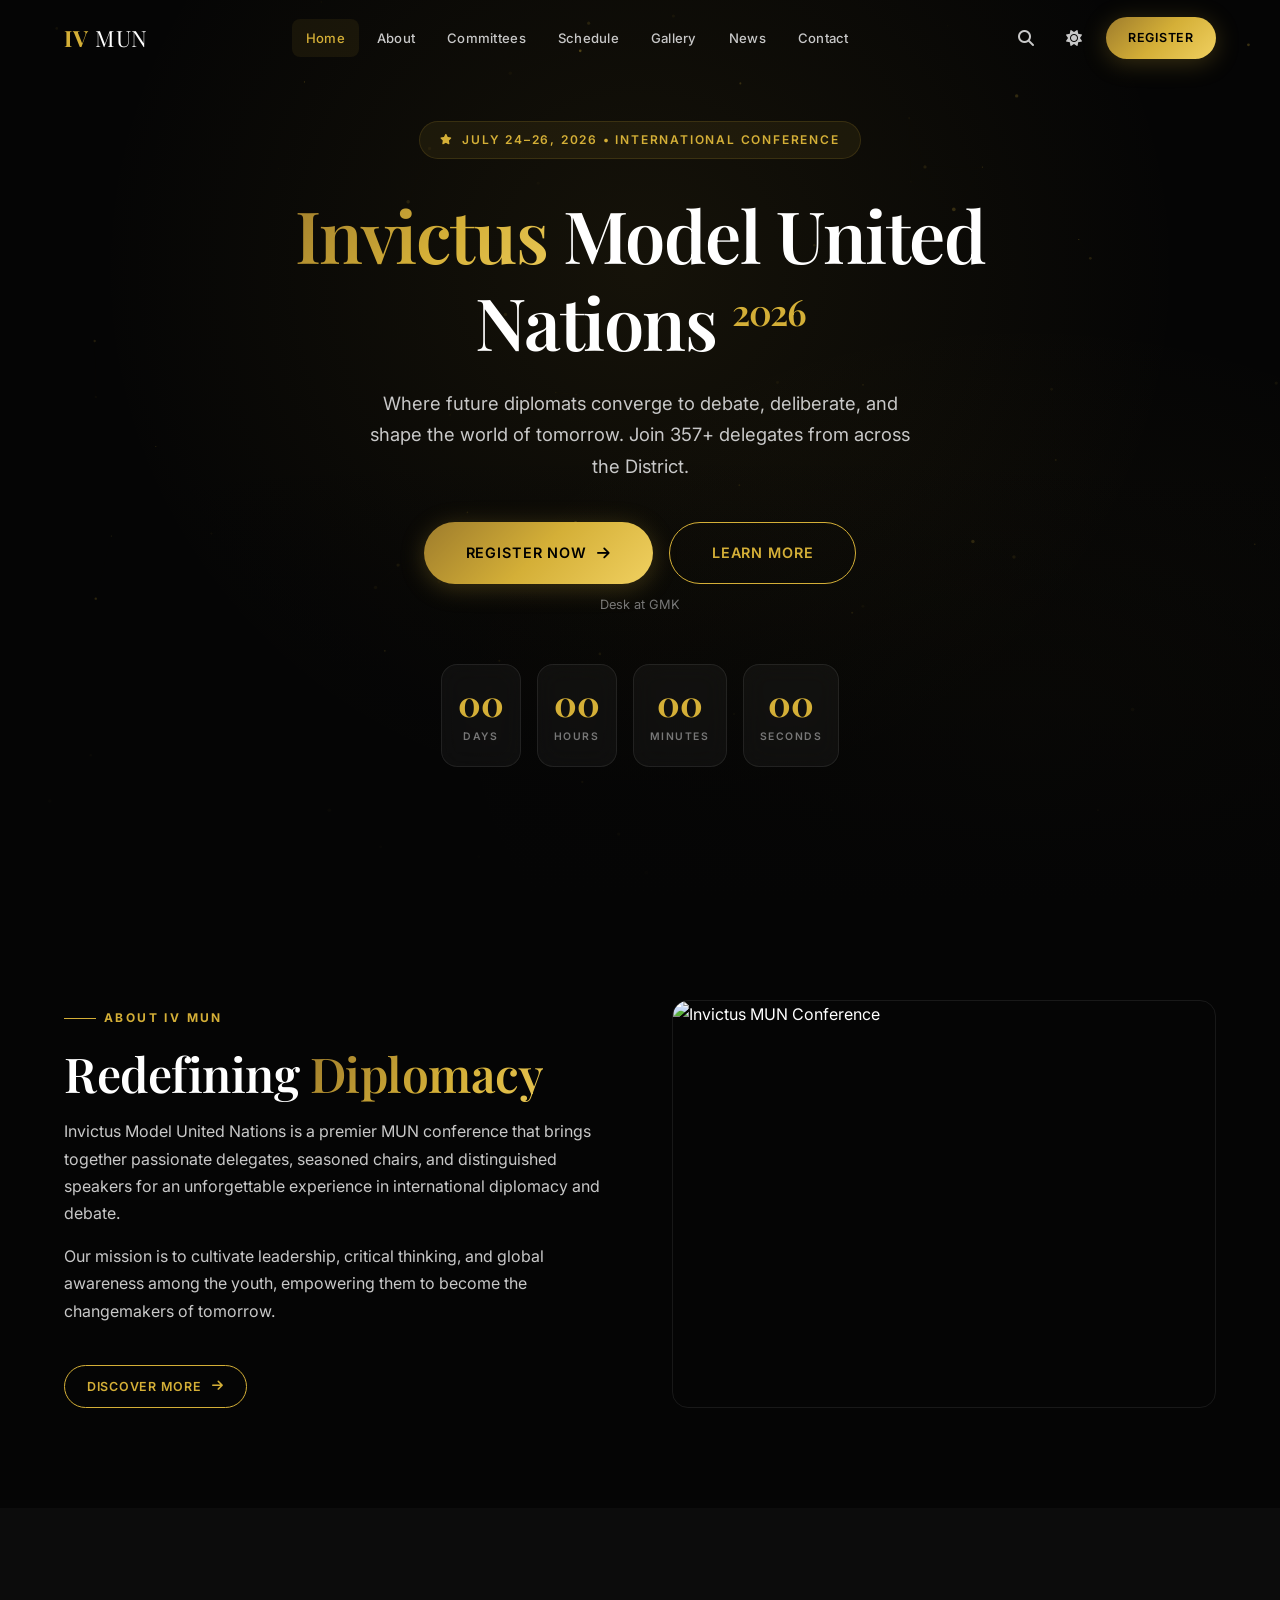
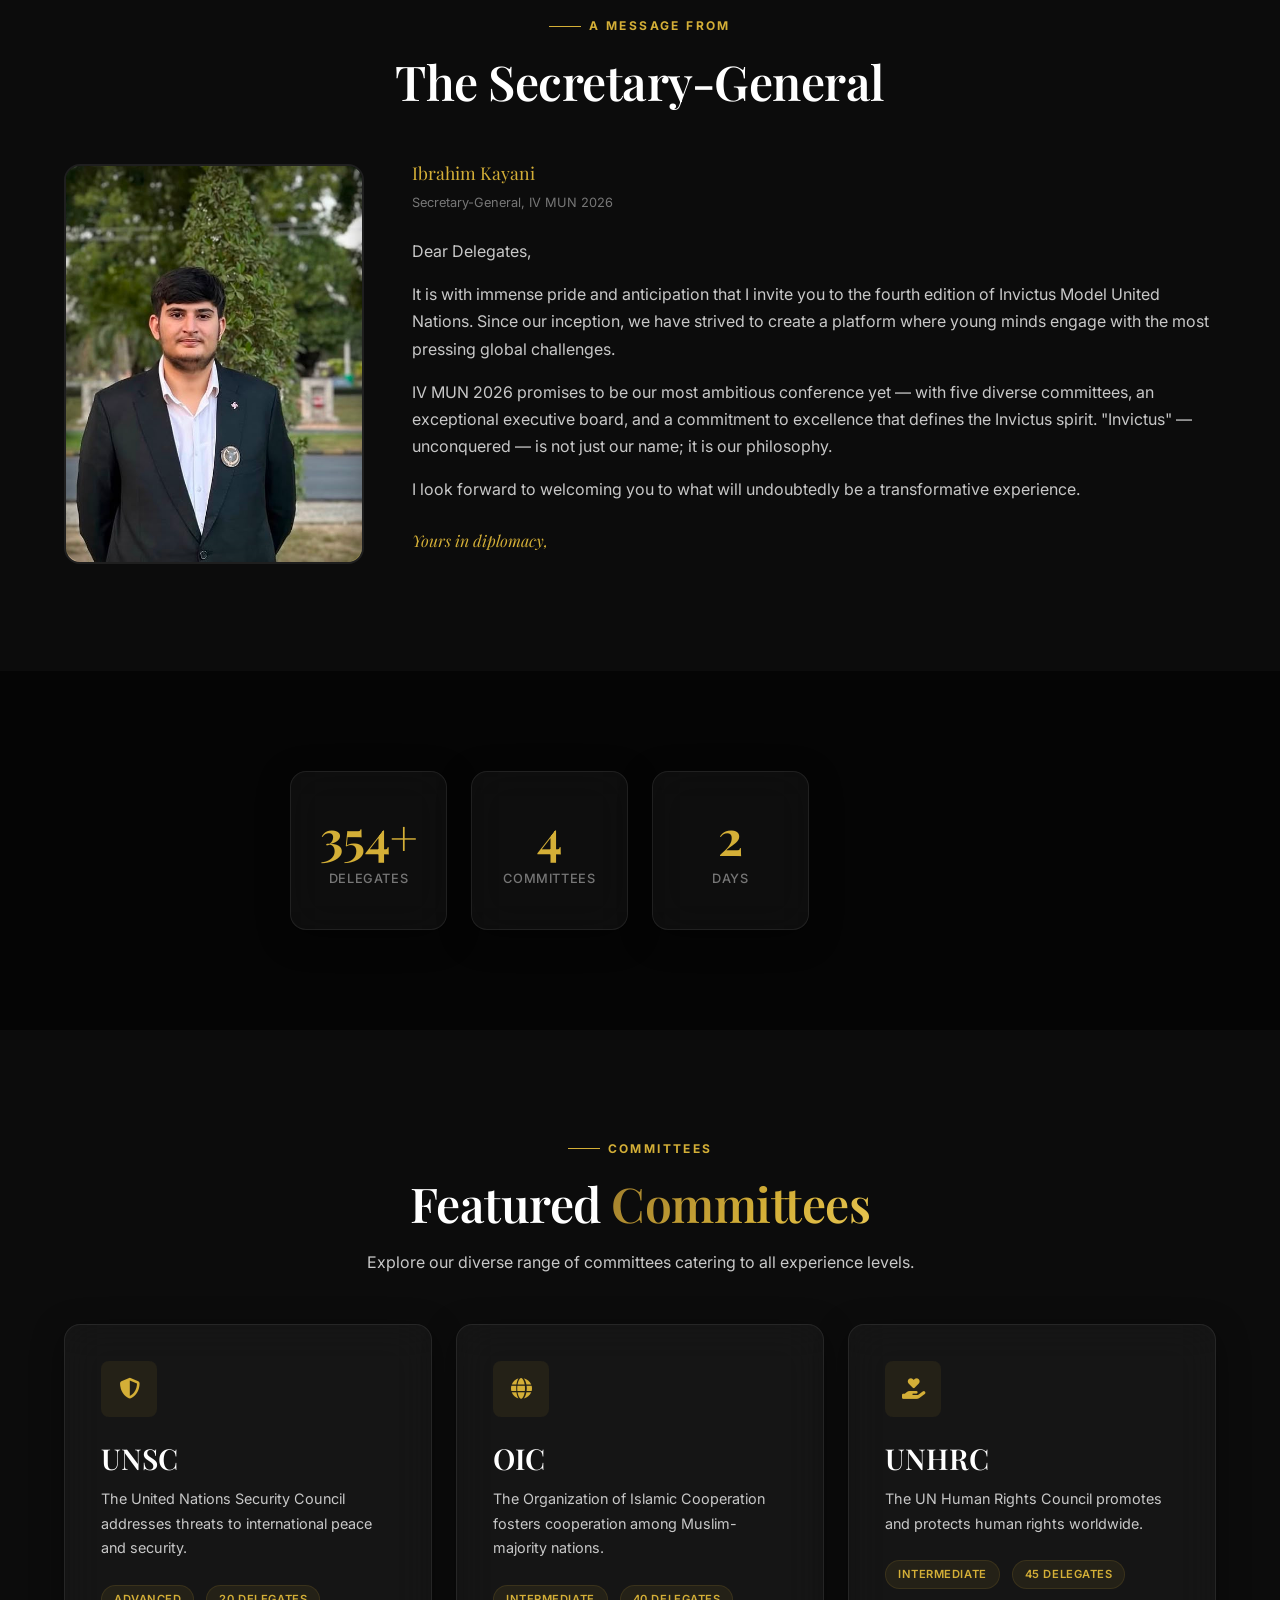
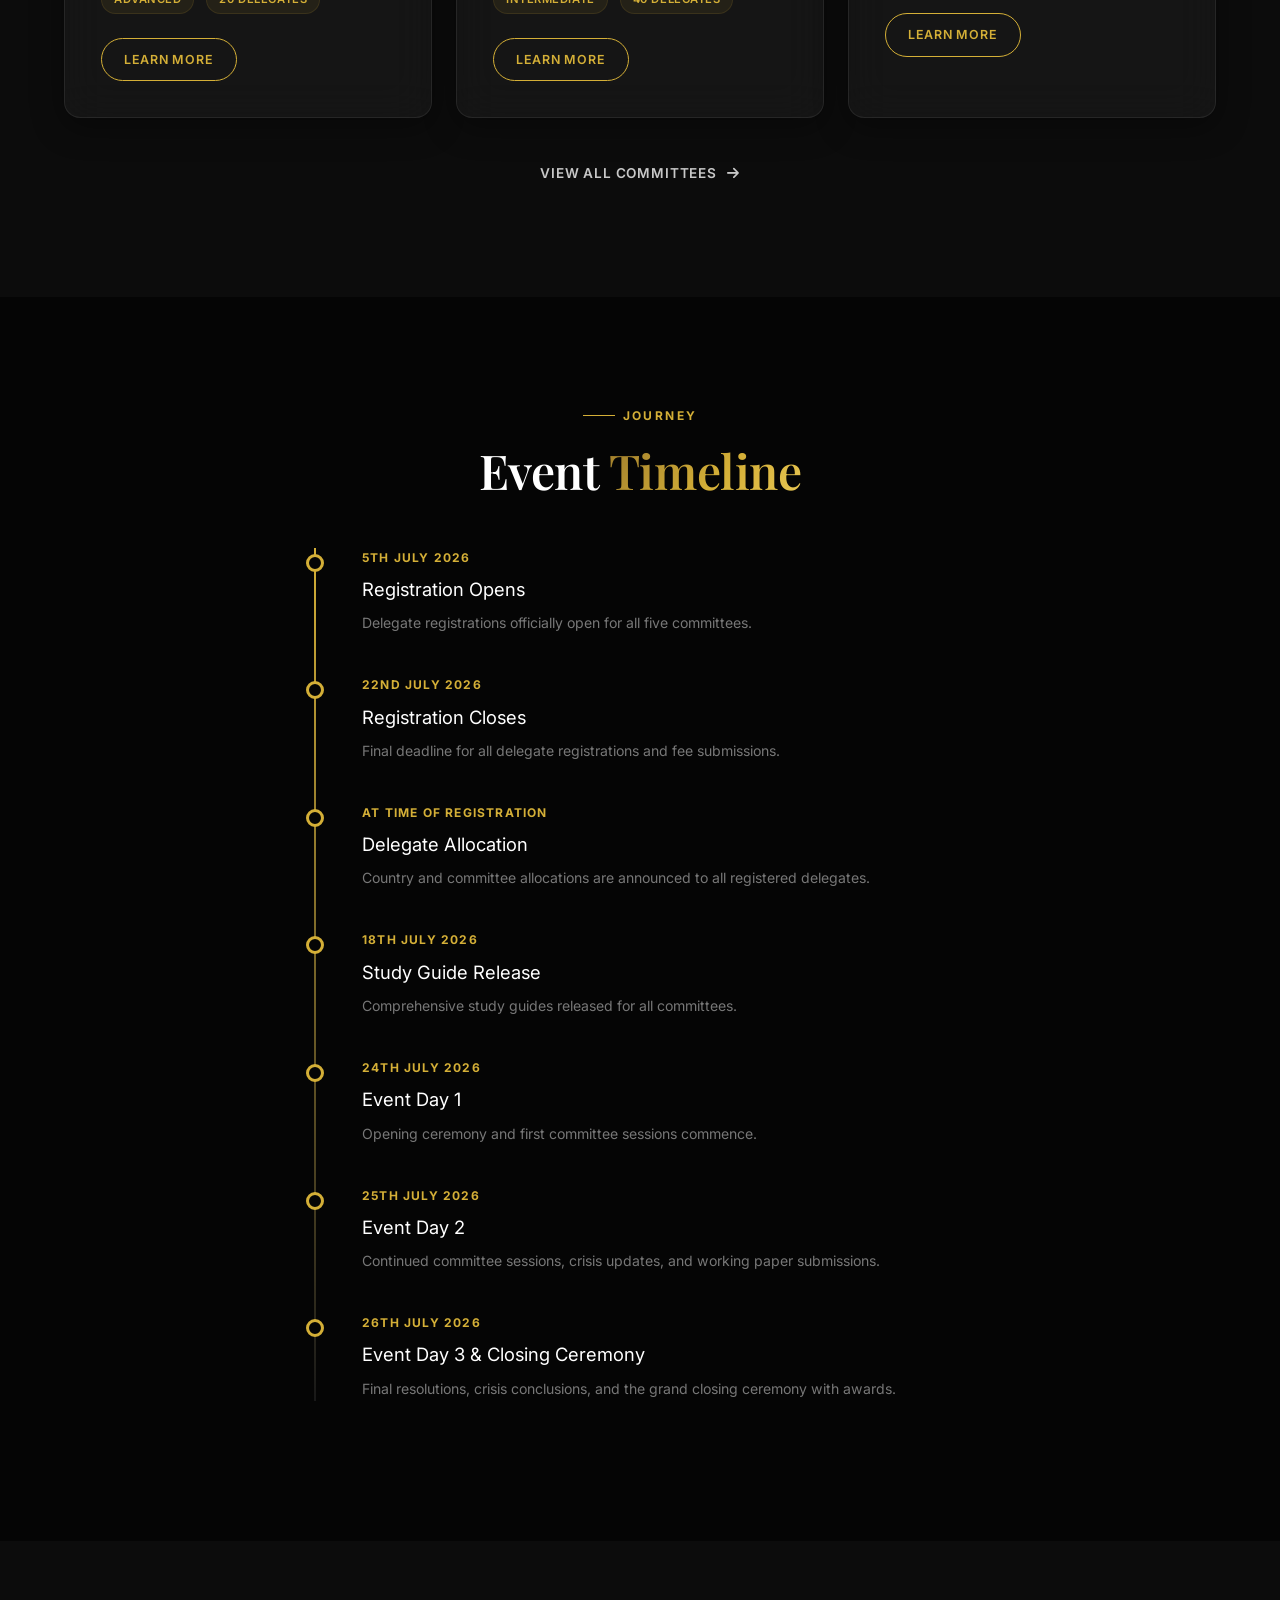
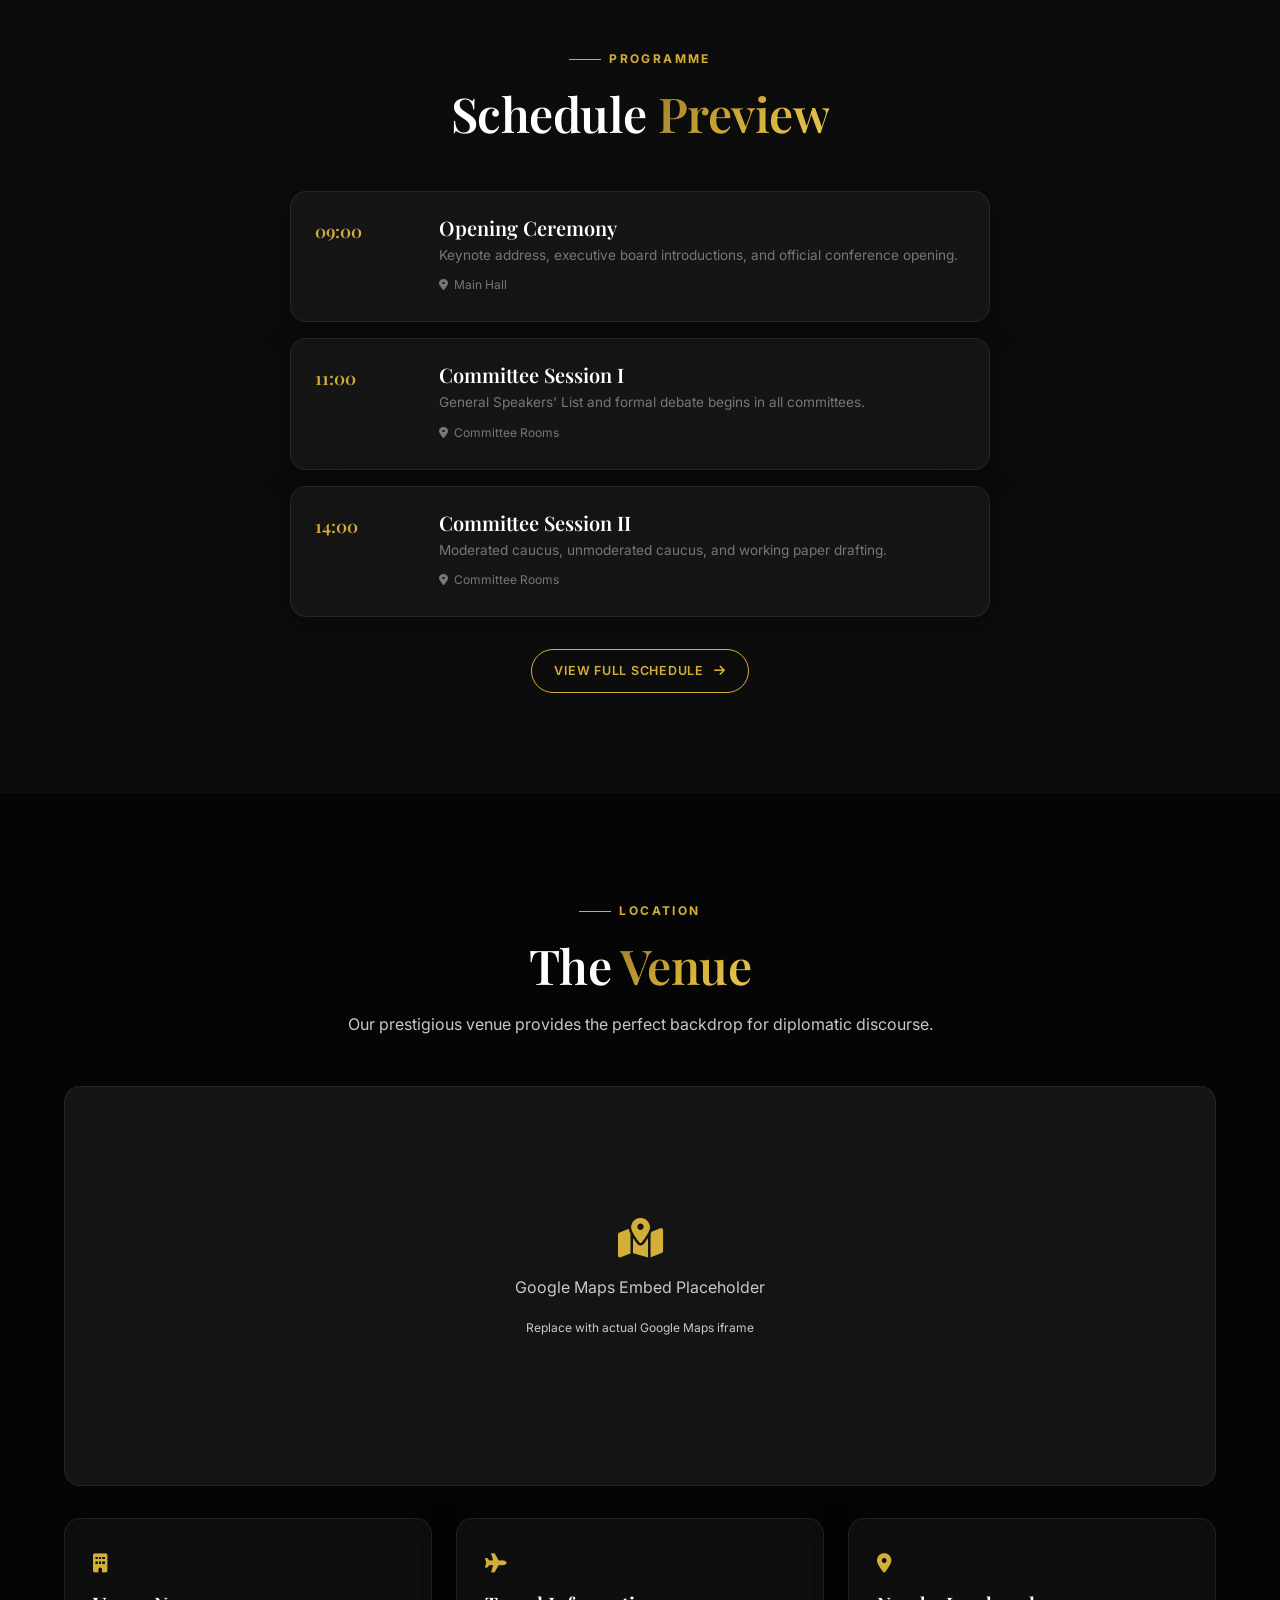
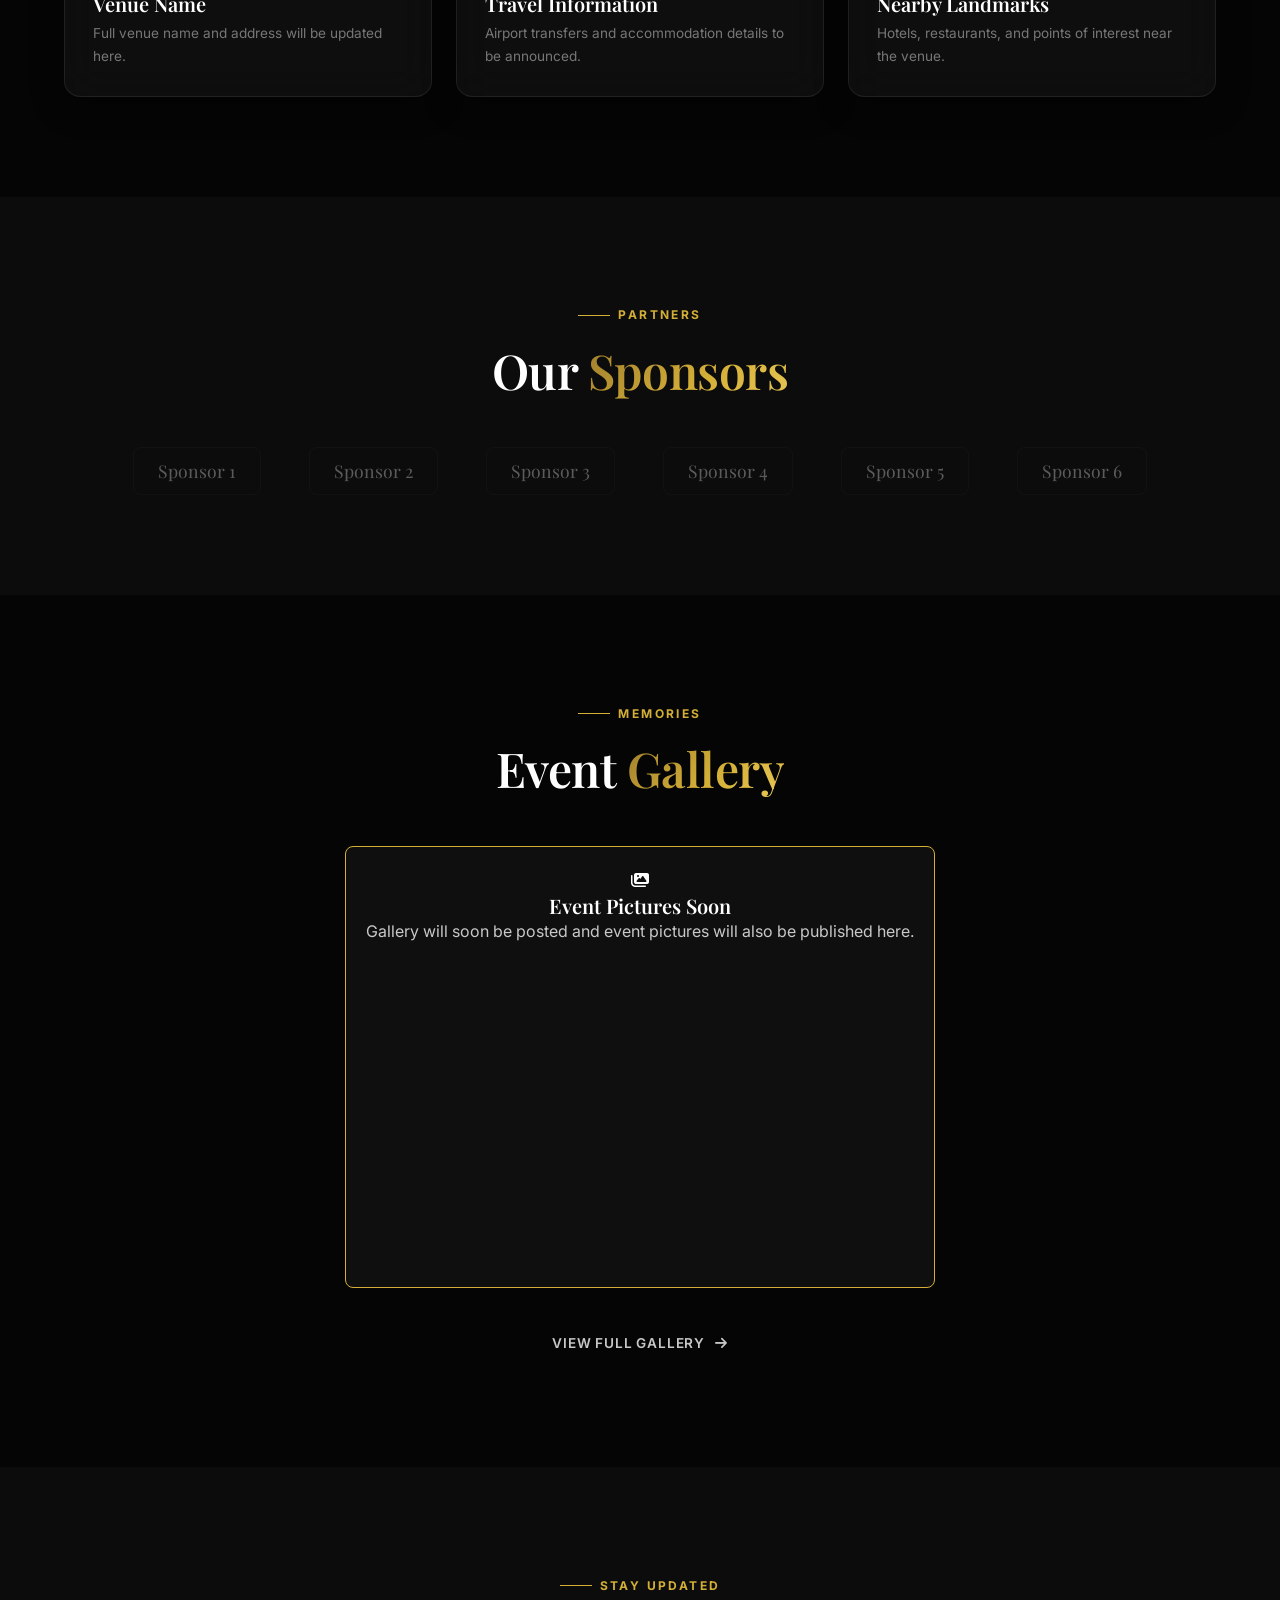
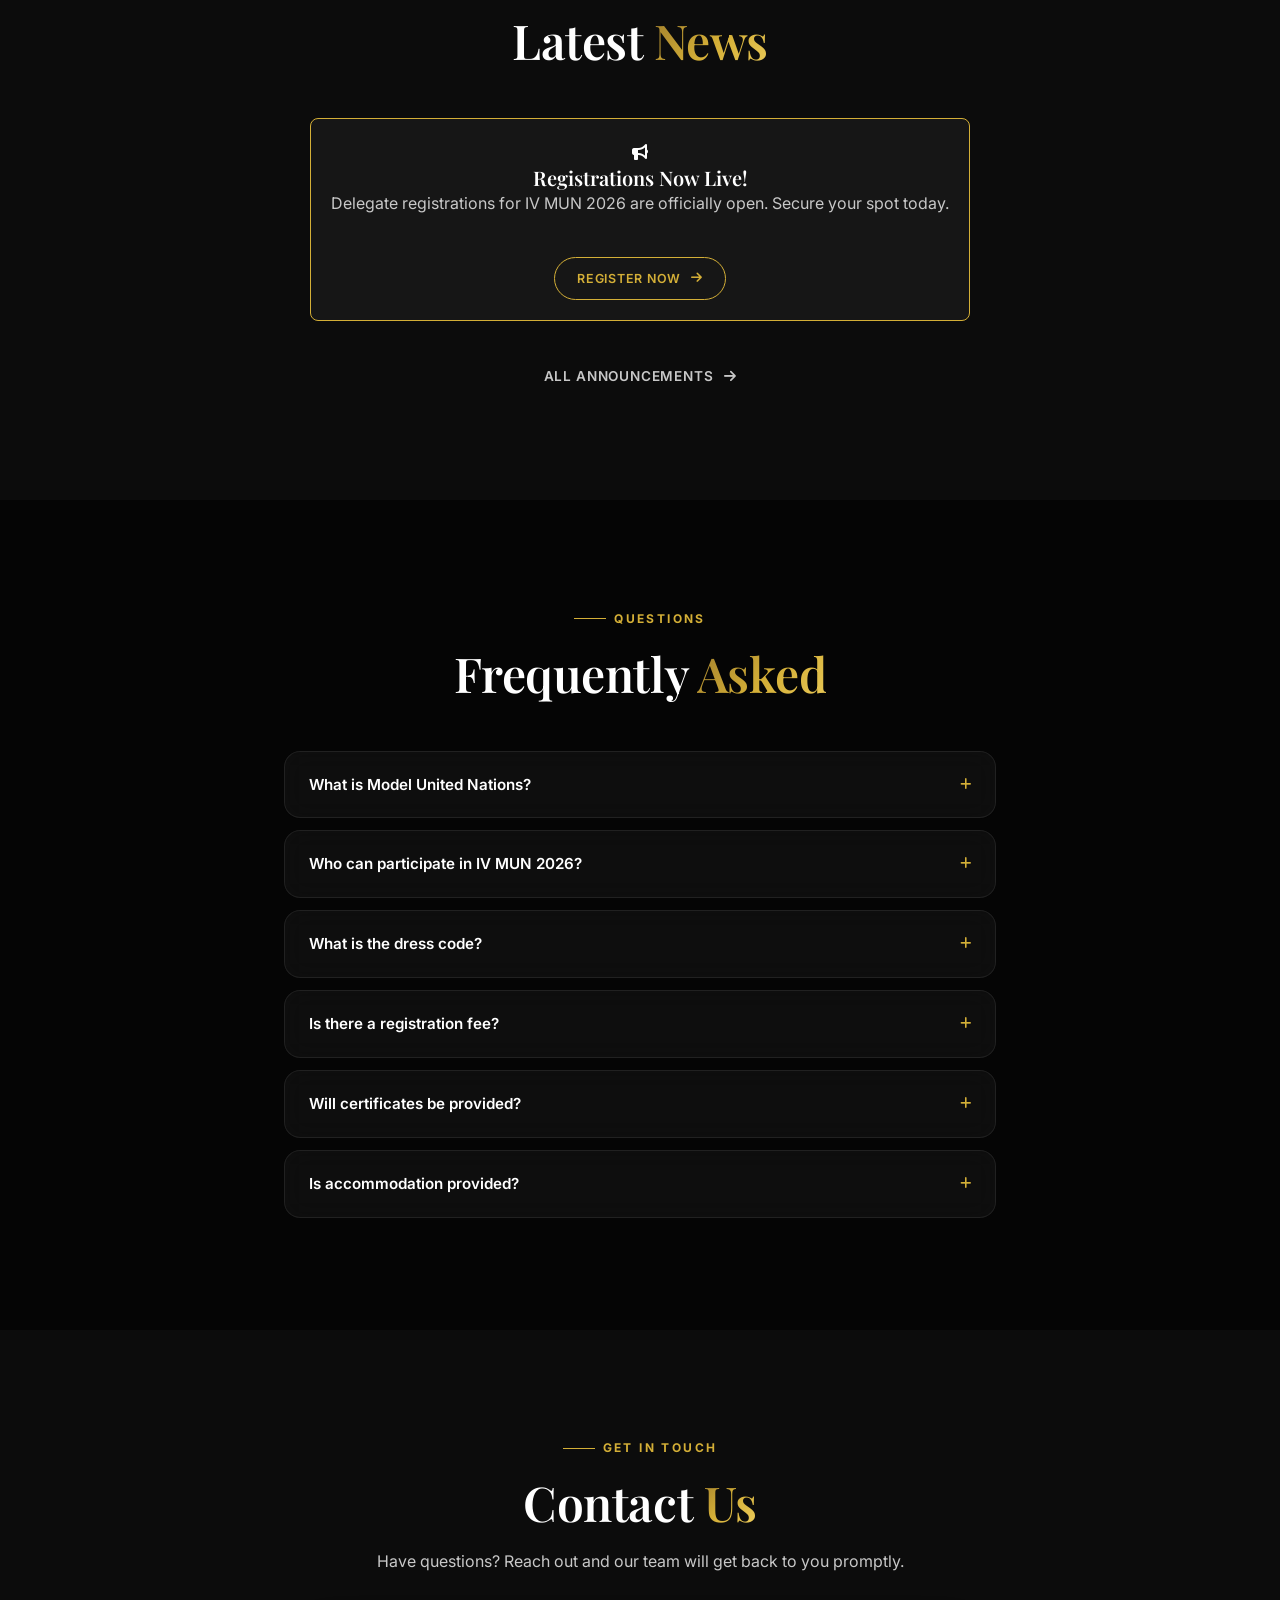
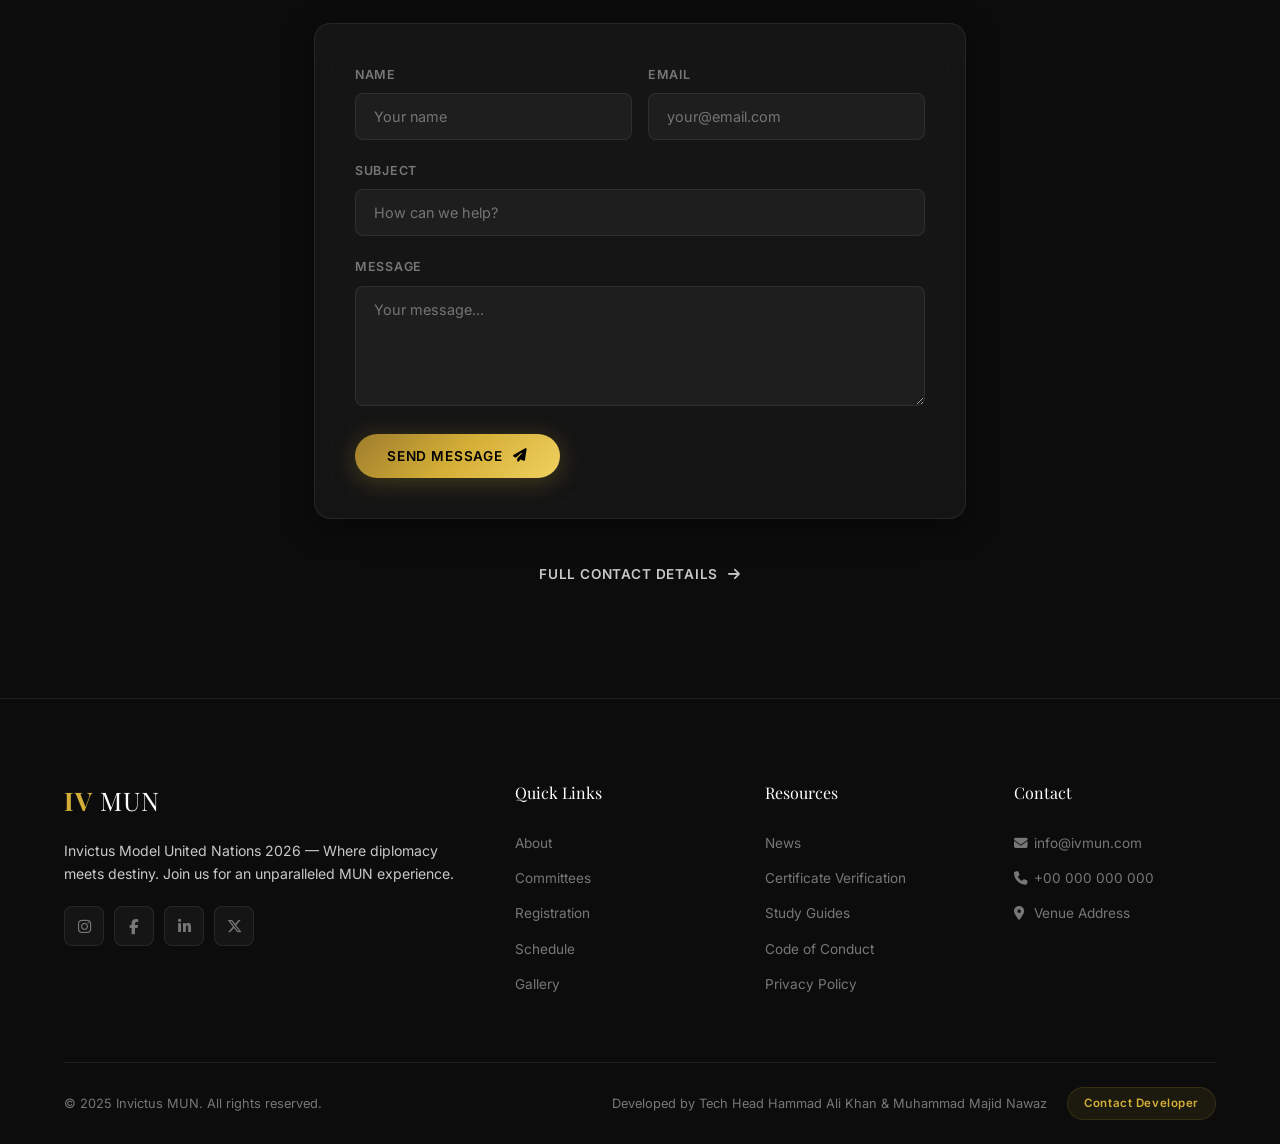
==== commit 1a84510f: "added secretariat images and location" ====
--- a/index.html
+++ b/index.html
@@ -81,11 +81,12 @@
     <div class="hero-content">
       <div class="hero-badge anim"><i class="fas fa-star"></i> July 24–26, 2026 &bull; International Conference</div>
       <h1 class="anim anim-delay-1"><span class="gold-text">Invictus</span> Model United Nations <span style="font-size:0.5em;vertical-align:super;color:var(--gold);">2026</span></h1>
-      <p class="hero-sub anim anim-delay-2">Where future diplomats converge to debate, deliberate, and shape the world of tomorrow. Join 357+ delegates from across the globe.</p>
+      <p class="hero-sub anim anim-delay-2">Where future diplomats converge to debate, deliberate, and shape the world of tomorrow. Join 357+ delegates from across the District.</p>
       <div class="hero-actions anim anim-delay-3">
         <a href="registration.html" class="btn btn-primary btn-lg">Register Now <i class="fas fa-arrow-right"></i></a>
         <a href="about.html" class="btn btn-outline btn-lg">Learn More</a>
       </div>
+      <div class="hero-desk-note anim anim-delay-3" style="margin-top:10px;font-size:0.8rem;color:var(--text-muted);">Desk at GMK</div>
       <div class="countdown anim anim-delay-4">
         <div class="countdown-item">
           <div class="countdown-num" data-countdown="days">00</div>
@@ -137,7 +138,7 @@
       <div class="sg-section">
         <div class="anim-left">
           <div class="sg-img">
-            <img data-src="https://encrypted-tbn0.gstatic.com/images?q=tbn:ANd9GcRlJr0WJAdCv4DNdeklrK5sUrnJle4kT2AwarP7rBgJn7xkenQN_2st0gk&s=10" alt="Secretary-General">
+            <img src="images/invictus_mun_secretary_general.jpeg" alt="Secretary-General">
           </div>
         </div>
         <div class="anim-right">
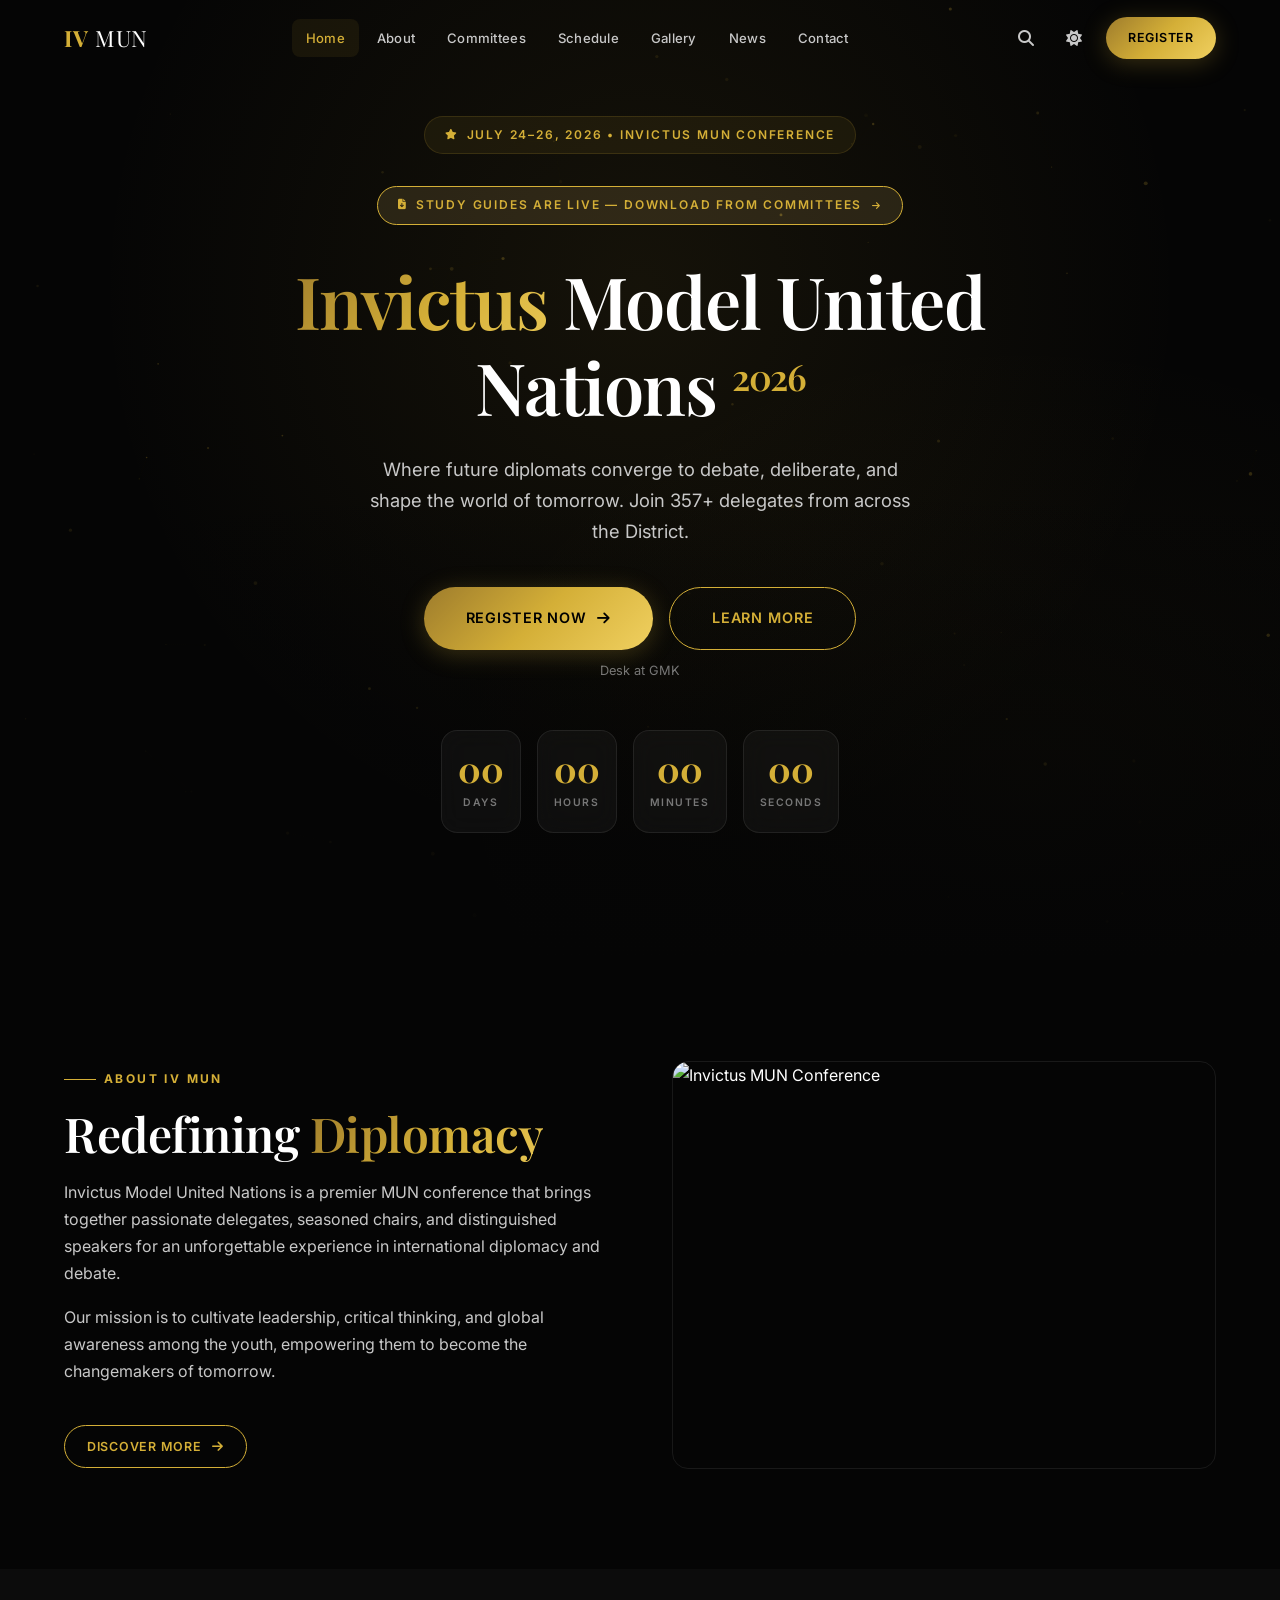
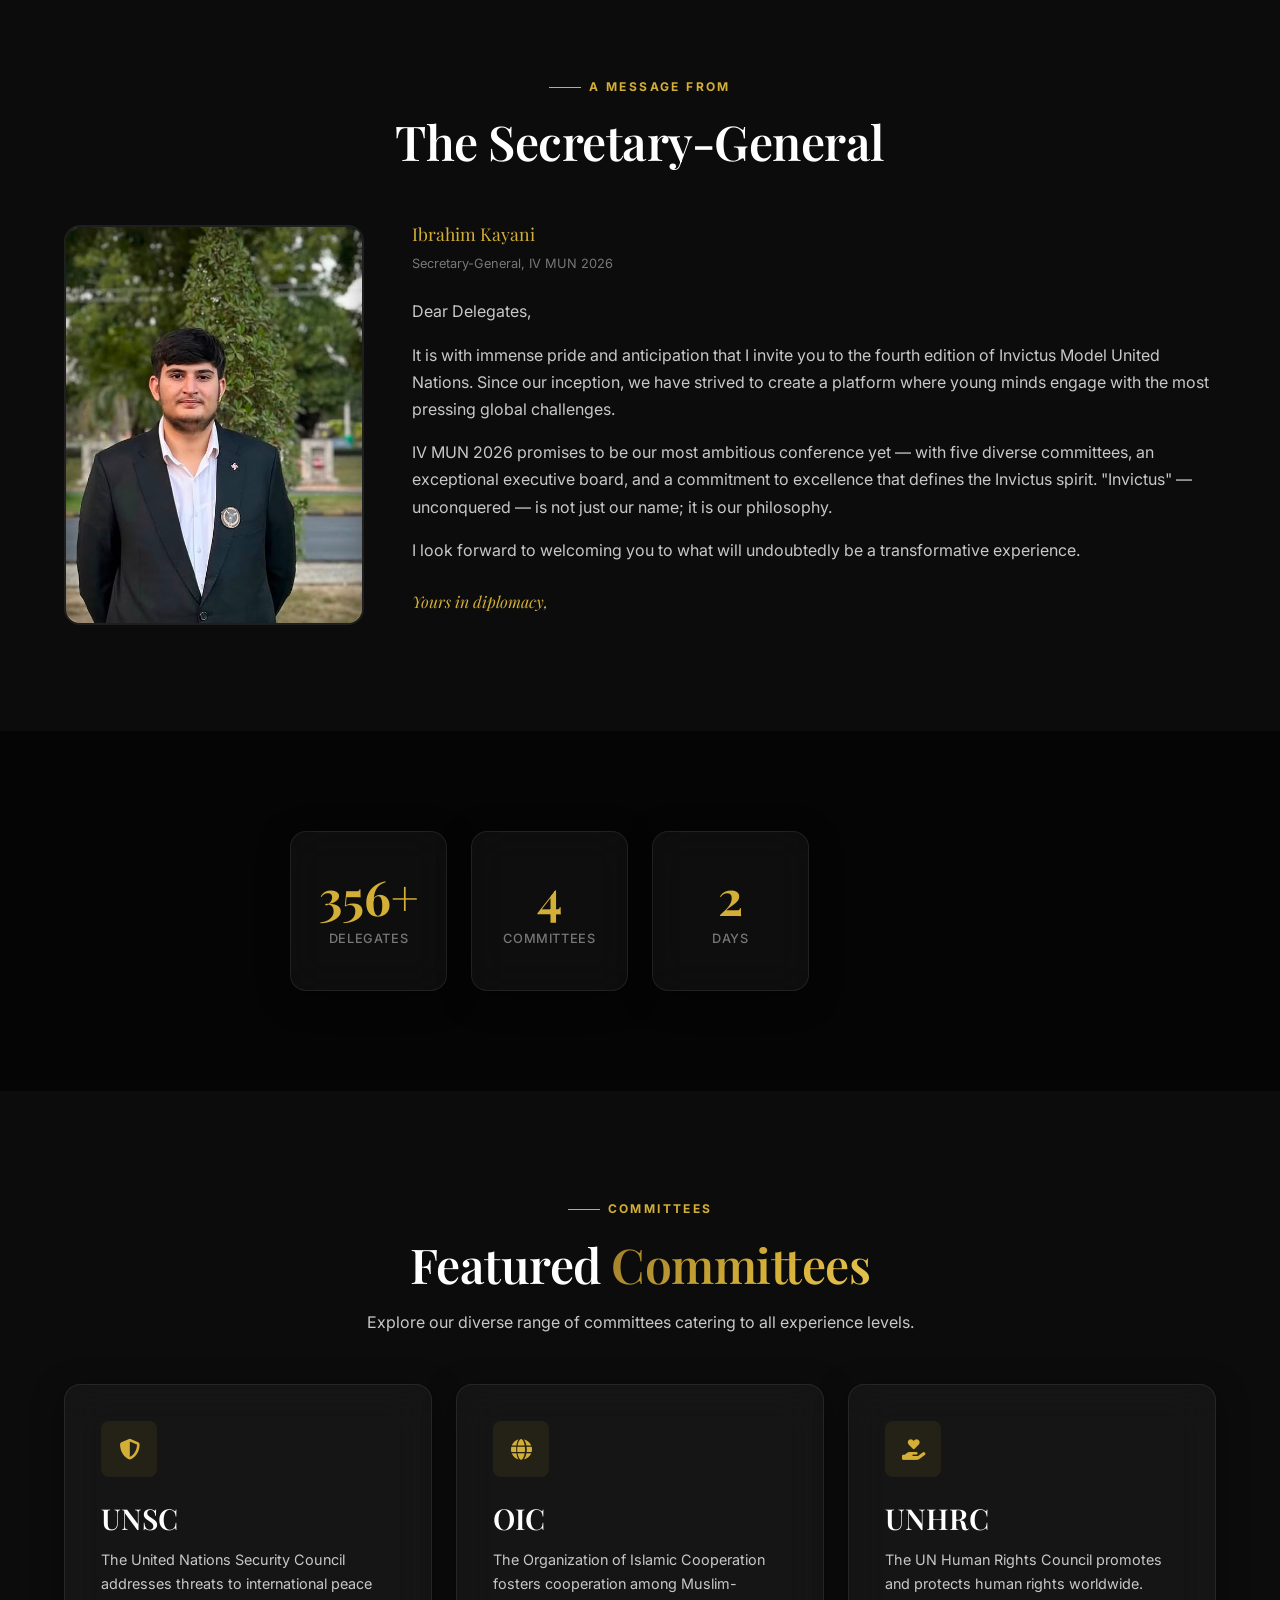
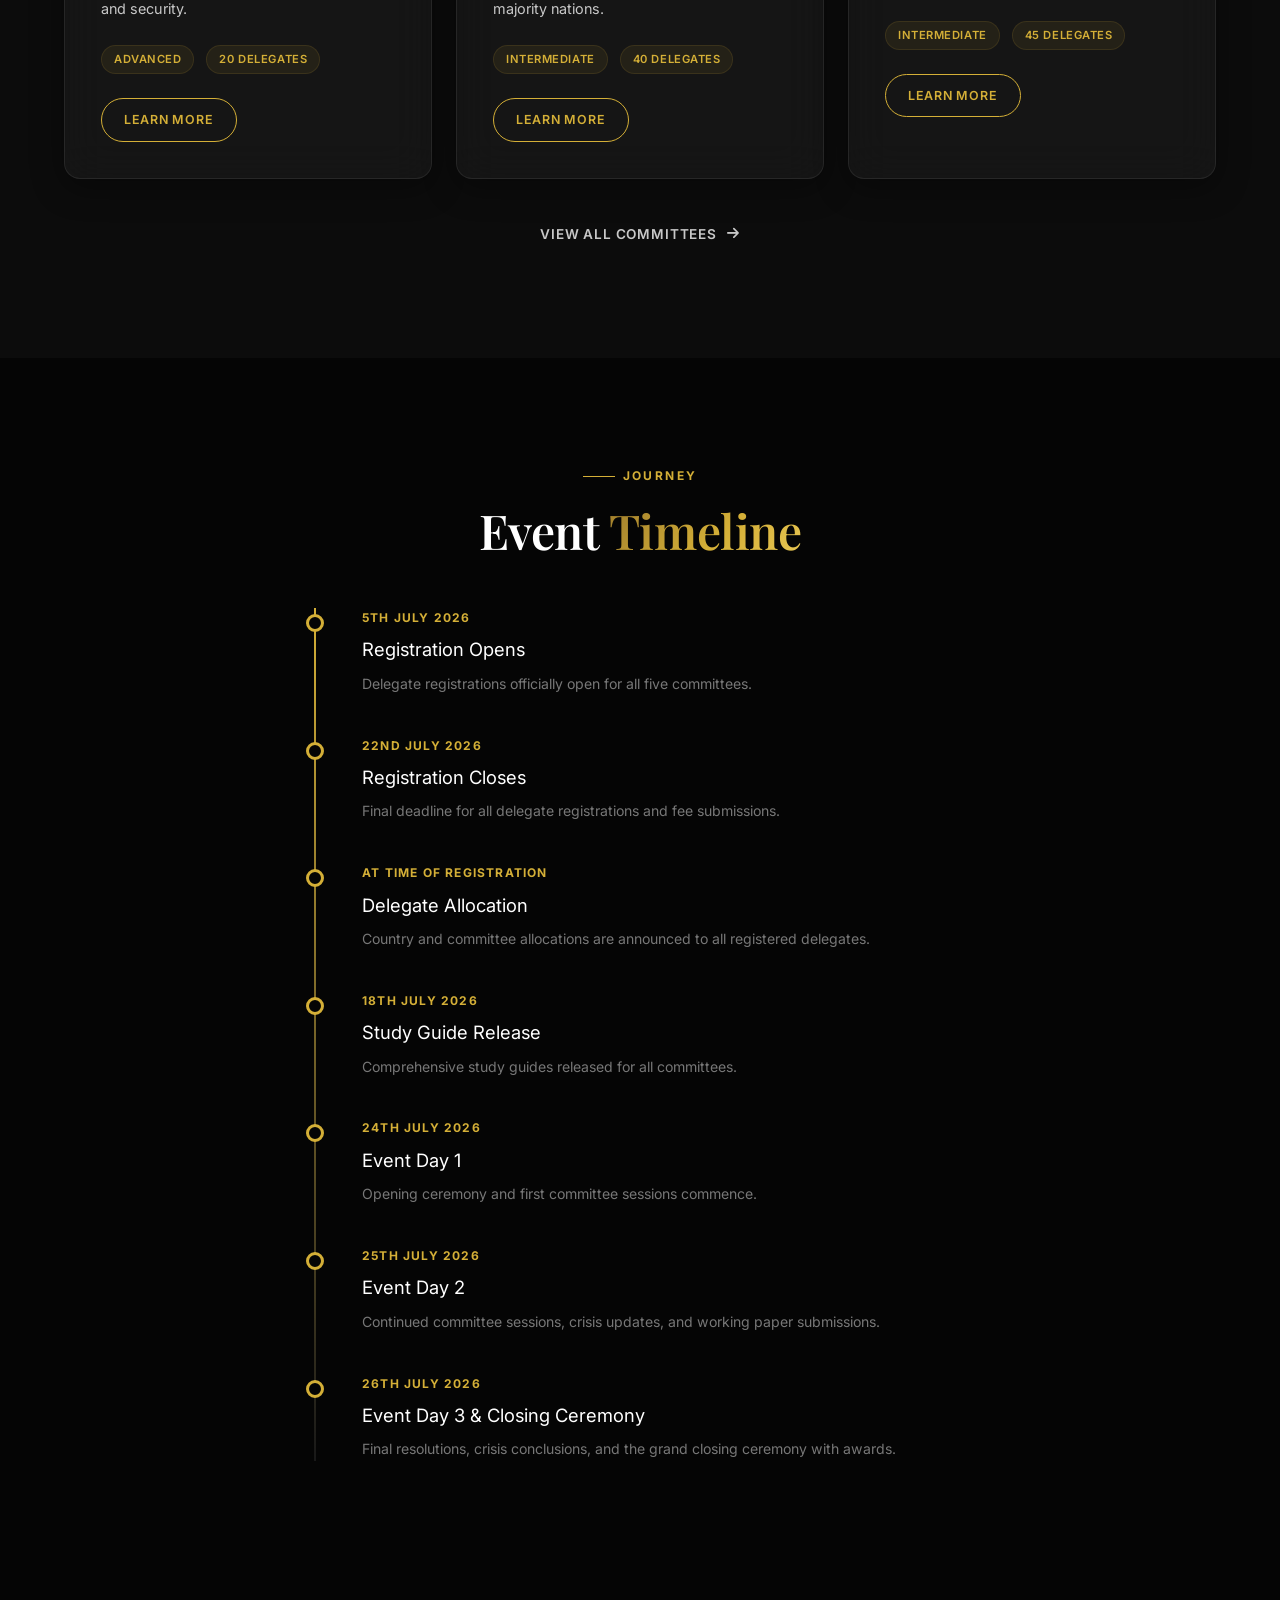
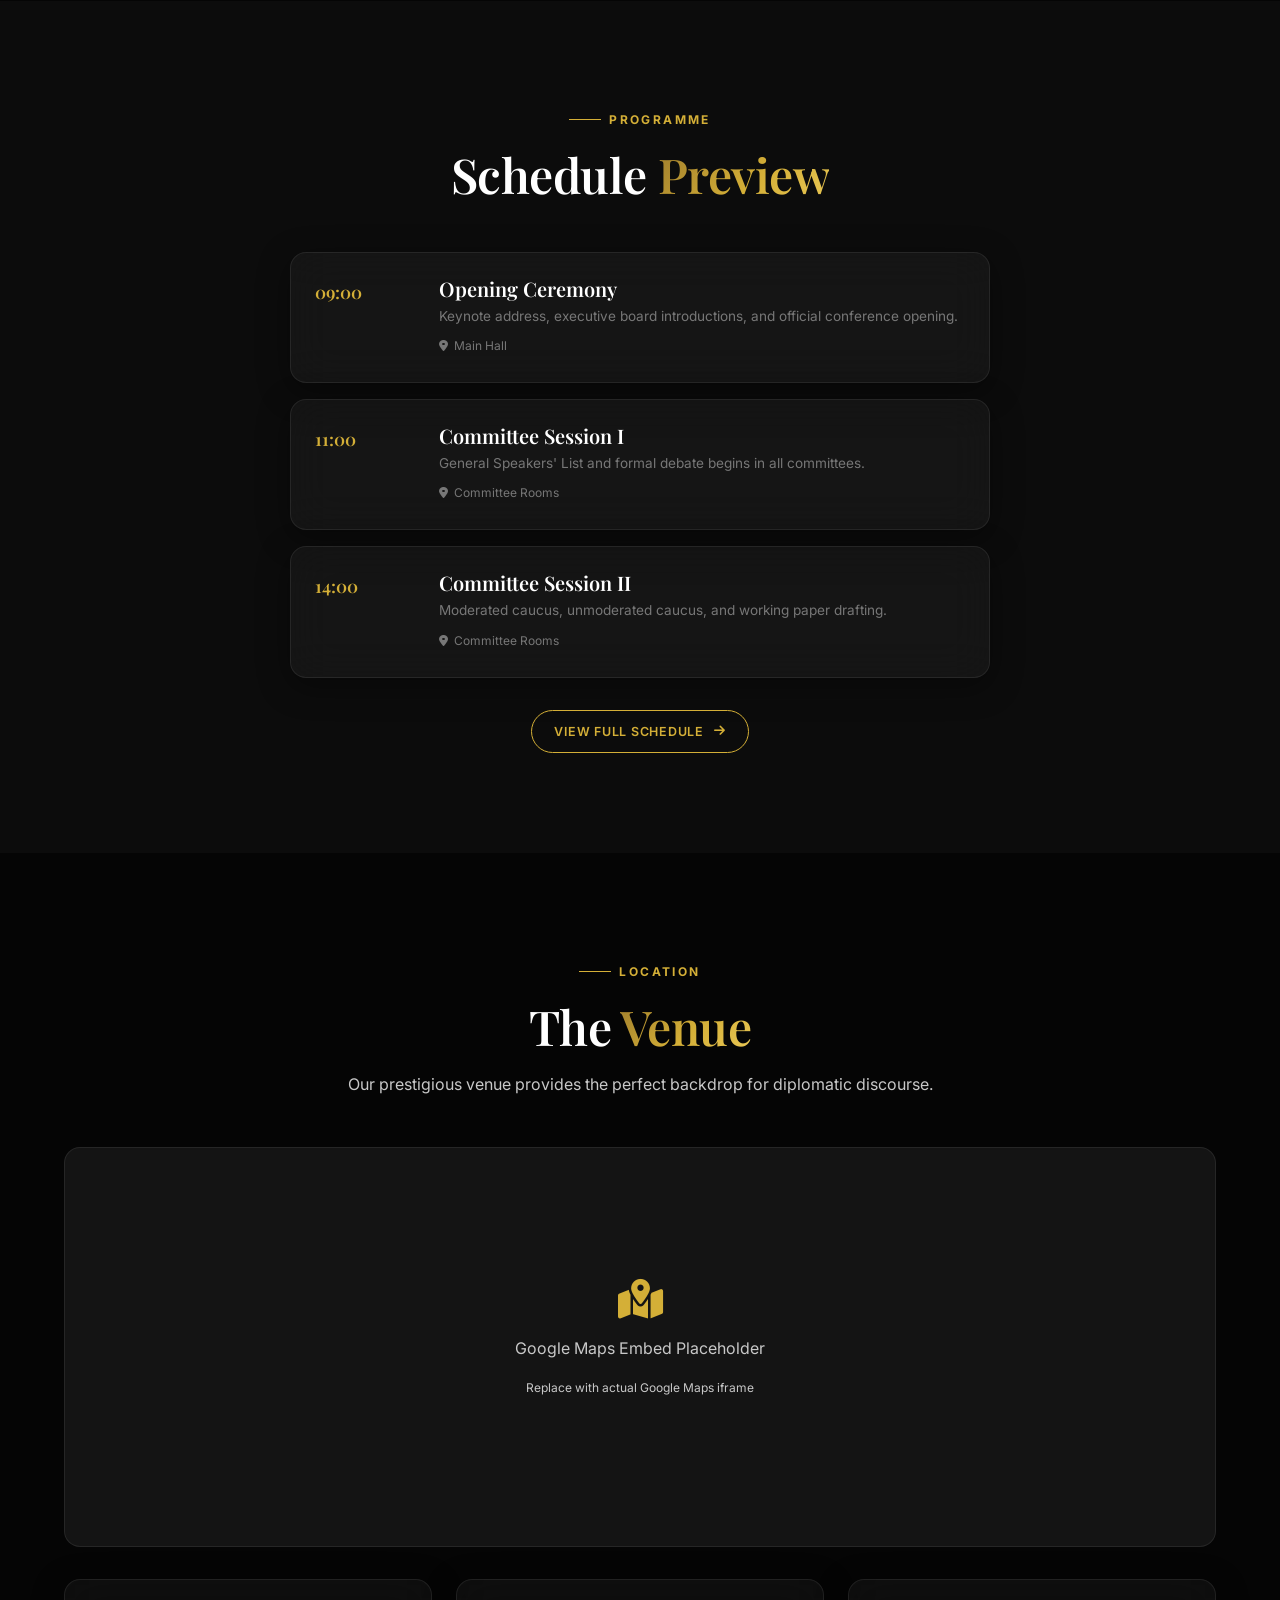
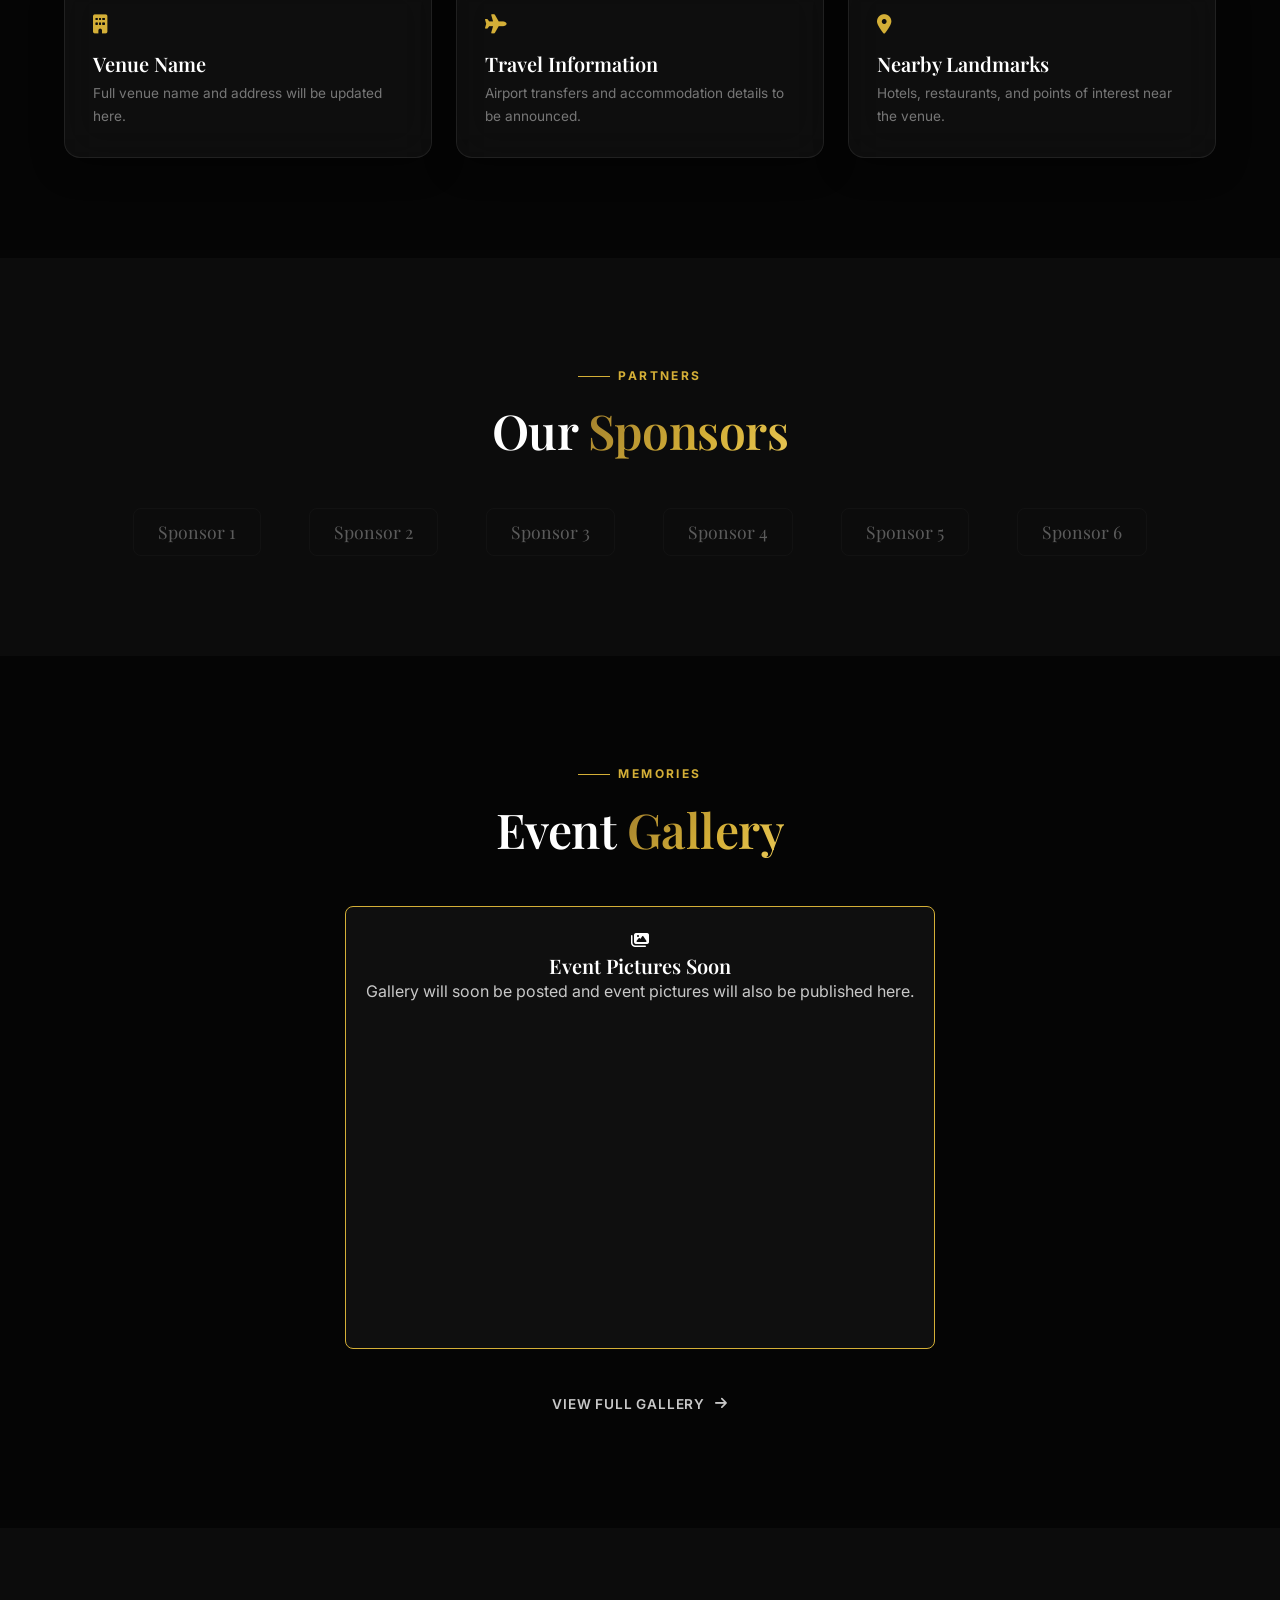
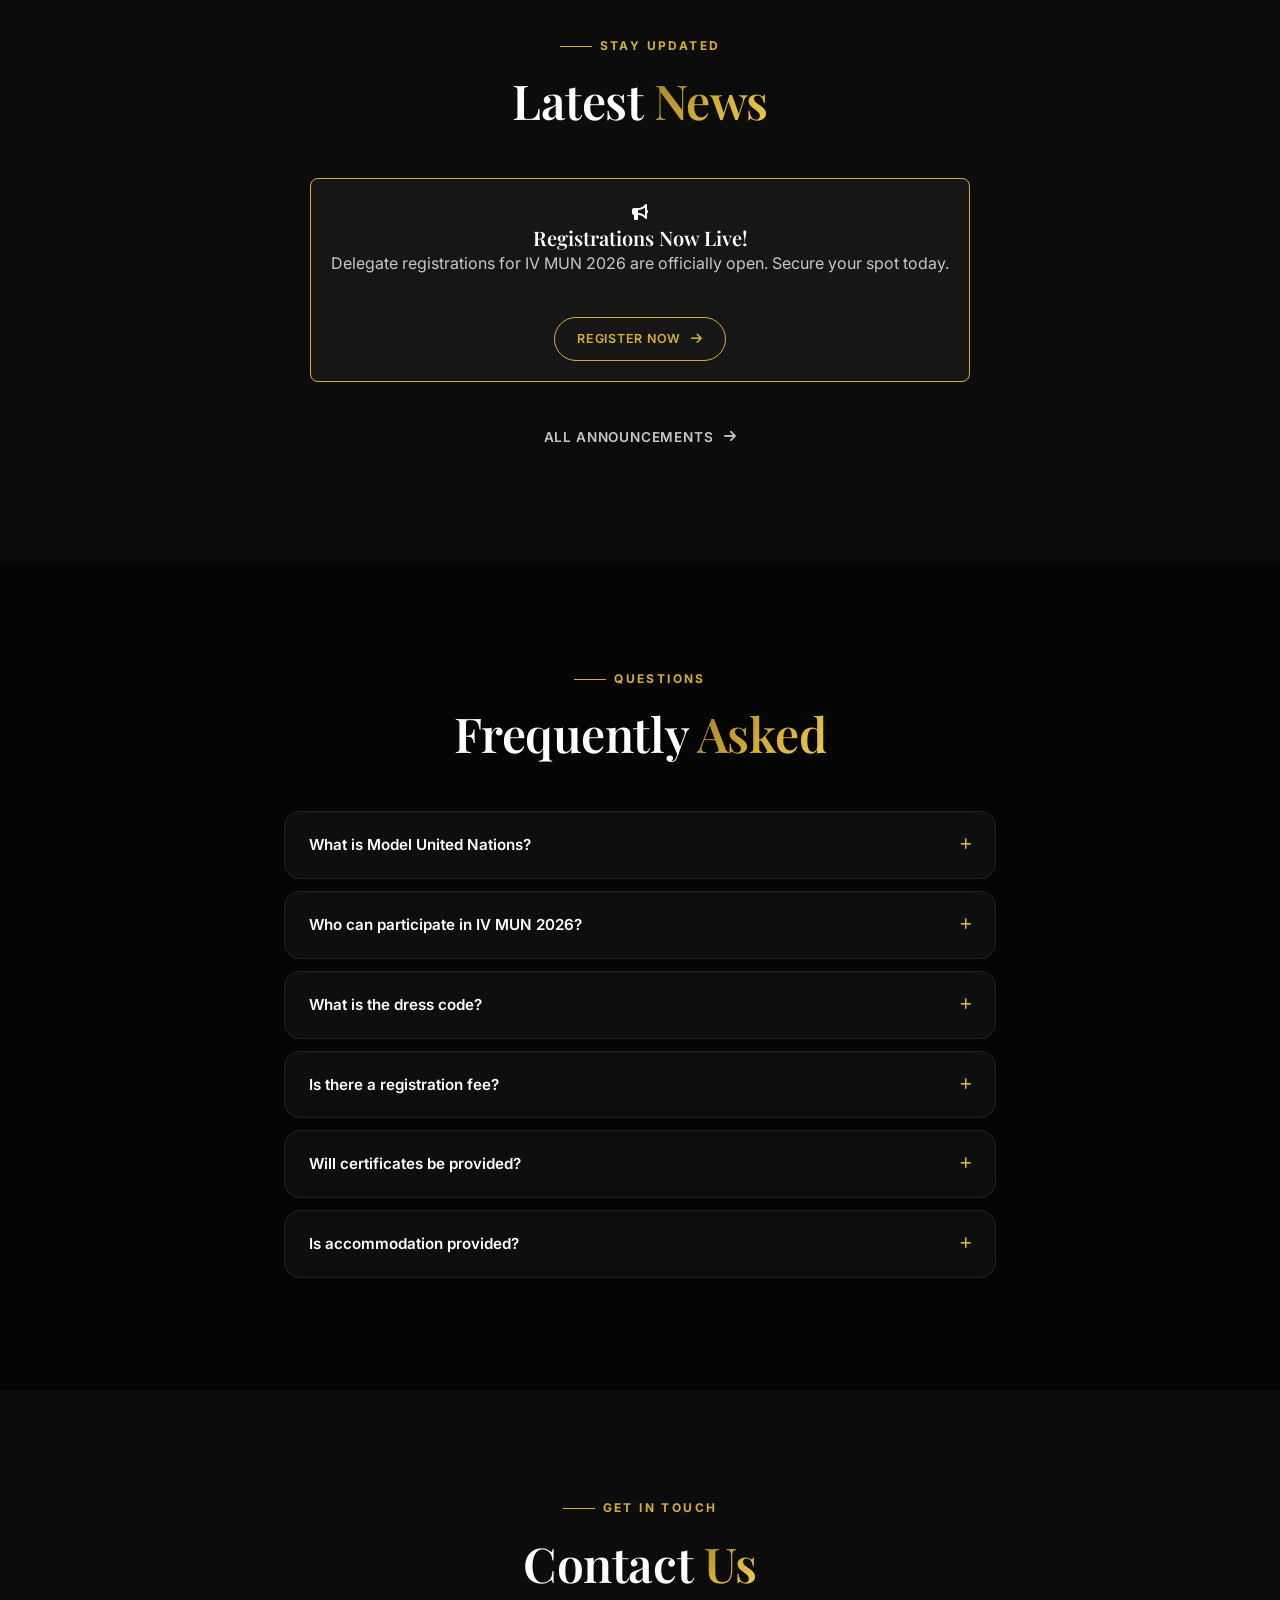
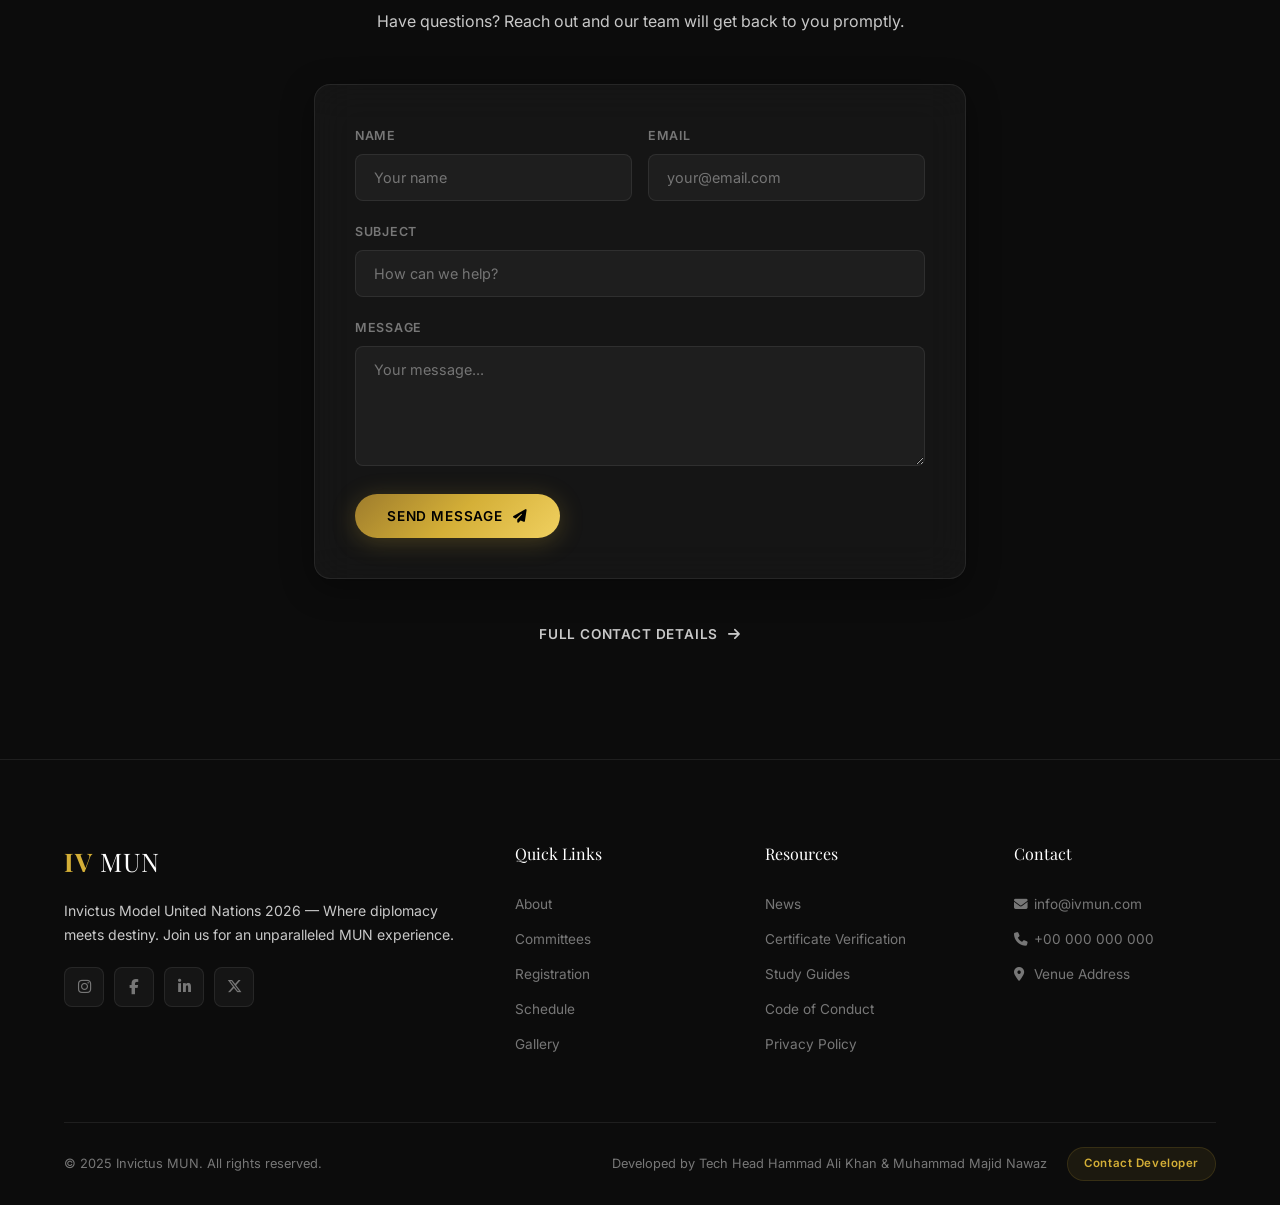
==== commit 9291b269: "added study  guides badge on hero section of home page" ====
--- a/index.html
+++ b/index.html
@@ -79,7 +79,10 @@
       <canvas id="hero-canvas"></canvas>
     </div>
     <div class="hero-content">
-      <div class="hero-badge anim"><i class="fas fa-star"></i> July 24–26, 2026 &bull; International Conference</div>
+      <div class="hero-badge anim"><i class="fas fa-star"></i> July 24–26, 2026 &bull; Invictus MUN Conference</div>
+      <a href="committees.html" class="hero-badge anim" style="text-decoration:none;background:rgba(255,215,120,0.12);border-color:var(--gold);">
+  <i class="fas fa-file-arrow-down"></i> Study Guides are Live — Download from Committees <i class="fas fa-arrow-right" style="font-size:0.75em;margin-left:2px;"></i>
+</a>
       <h1 class="anim anim-delay-1"><span class="gold-text">Invictus</span> Model United Nations <span style="font-size:0.5em;vertical-align:super;color:var(--gold);">2026</span></h1>
       <p class="hero-sub anim anim-delay-2">Where future diplomats converge to debate, deliberate, and shape the world of tomorrow. Join 357+ delegates from across the District.</p>
       <div class="hero-actions anim anim-delay-3">
